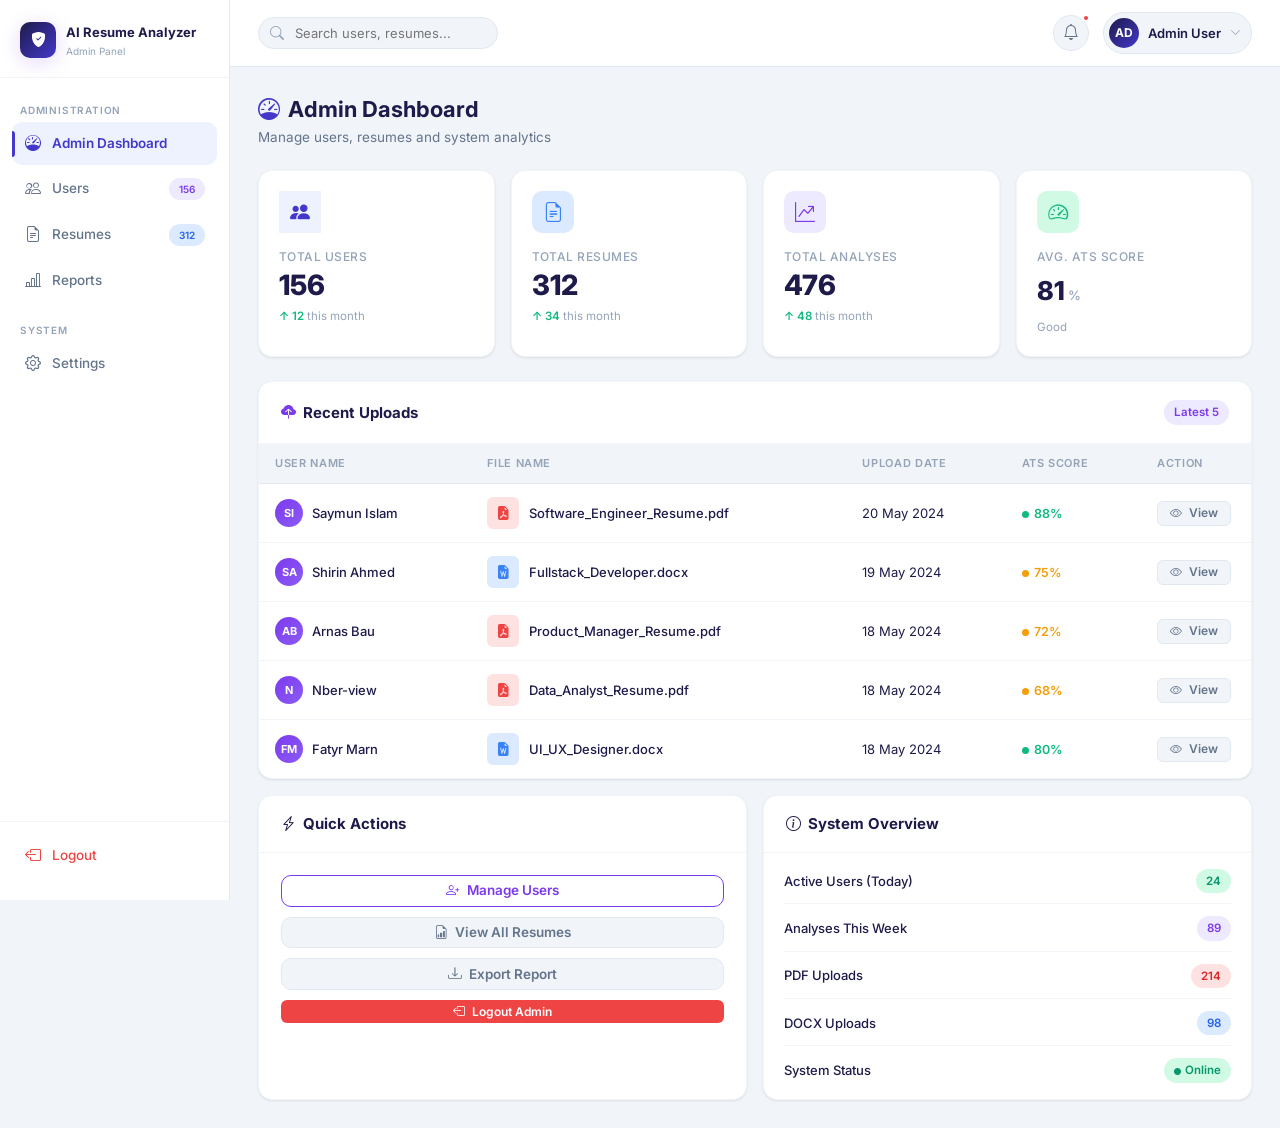
==== admin-dashboard.html @ 7320a1ac "Initial commit" ====
<!DOCTYPE html>
<html lang="en">
<head>
  <meta charset="UTF-8" />
  <meta name="viewport" content="width=device-width, initial-scale=1.0" />
  <title>Admin Dashboard — AI Resume Analyzer</title>
  <meta name="description" content="Admin dashboard to manage users, resumes, and system analytics for AI Resume Analyzer." />
  <link rel="stylesheet" href="https://cdn.jsdelivr.net/npm/bootstrap-icons@1.11.3/font/bootstrap-icons.min.css" />
  <link rel="stylesheet" href="css/style.css" />
  <style>
    /* Admin sidebar accent */
    .admin-sidebar .sidebar-brand-icon {
      background: linear-gradient(135deg, #1E1B4B, #4338CA) !important;
    }
    .admin-sidebar .nav-link.active,
    .admin-sidebar .nav-link:hover {
      background: #EEF2FF;
      color: #4338CA;
    }
    .admin-sidebar .nav-link.active::before {
      background: #4338CA;
    }
    .admin-sidebar .sidebar-footer .nav-link.logout-link:hover {
      background: #FEF2F2;
    }
  </style>
</head>
<body>

<!-- Sidebar Overlay (mobile) -->
<div class="sidebar-overlay" id="sidebarOverlay"></div>

<div class="app-wrapper">

  <!-- ═══════════ ADMIN SIDEBAR ═════════════════════ -->
  <aside class="sidebar admin-sidebar" id="sidebar">
    <div class="sidebar-logo">
      <div class="sidebar-brand">
        <div class="sidebar-brand-icon">
          <i class="bi bi-shield-fill-check" style="font-size:15px;"></i>
        </div>
        <div class="sidebar-brand-text">
          <div class="brand-title">AI Resume Analyzer</div>
          <div class="brand-sub">Admin Panel</div>
        </div>
      </div>
    </div>

    <nav class="sidebar-nav">
      <div class="nav-section-label">Administration</div>

      <div class="nav-item">
        <a href="admin-dashboard.html" class="nav-link active">
          <i class="bi bi-speedometer"></i> Admin Dashboard
        </a>
      </div>
      <div class="nav-item">
        <a href="#" class="nav-link" onclick="showToast('Users management coming after backend integration.','info');return false;">
          <i class="bi bi-people"></i> Users
          <span class="badge badge-purple" style="margin-left:auto;font-size:10px;">156</span>
        </a>
      </div>
      <div class="nav-item">
        <a href="#" class="nav-link" onclick="showToast('Resumes list coming after backend integration.','info');return false;">
          <i class="bi bi-file-earmark-text"></i> Resumes
          <span class="badge badge-info" style="margin-left:auto;font-size:10px;">312</span>
        </a>
      </div>
      <div class="nav-item">
        <a href="#" class="nav-link" onclick="showToast('Reports section coming after backend integration.','info');return false;">
          <i class="bi bi-bar-chart-line"></i> Reports
        </a>
      </div>

      <div class="nav-section-label" style="margin-top:10px;">System</div>
      <div class="nav-item">
        <a href="#" class="nav-link" onclick="showToast('Settings coming after backend integration.','info');return false;">
          <i class="bi bi-gear"></i> Settings
        </a>
      </div>
    </nav>

    <div class="sidebar-footer">
      <div class="nav-item">
        <a href="admin-login.html" class="nav-link logout-link">
          <i class="bi bi-box-arrow-left"></i> Logout
        </a>
      </div>
    </div>
  </aside>

  <!-- ═══════════ MAIN CONTENT ══════════════════════ -->
  <div class="main-content">

    <!-- Top Header -->
    <header class="top-header">
      <div class="header-left">
        <button class="sidebar-toggle" id="sidebarToggle"><i class="bi bi-list"></i></button>
        <div class="header-search">
          <i class="bi bi-search search-icon"></i>
          <input type="text" placeholder="Search users, resumes..." />
        </div>
      </div>
      <div class="header-right">
        <button class="header-icon-btn" onclick="showToast('3 new user registrations today.','info')">
          <i class="bi bi-bell"></i>
          <span class="notif-badge"></span>
        </button>
        <div class="user-profile-btn">
          <div class="avatar-placeholder admin">AD</div>
          <span class="user-name">Admin User</span>
          <i class="bi bi-chevron-down" style="font-size:11px;color:var(--text-muted);"></i>
        </div>
      </div>
    </header>

    <!-- Page Content -->
    <main class="page-content">

      <!-- Page Header -->
      <div class="section-header">
        <h2><i class="bi bi-speedometer" style="color:#4338CA;margin-right:8px;"></i>Admin Dashboard</h2>
        <p>Manage users, resumes and system analytics</p>
      </div>

      <!-- Admin Stats Cards -->
      <div class="stats-grid">

        <div class="stat-card">
          <div class="stat-card-icon" style="background:#EEF2FF;color:#4338CA;margin-bottom:10px;width:42px;height:42px;border-radius:var(--radius-md);display:flex;align-items:center;justify-content:center;font-size:20px;">
            <i class="bi bi-people-fill"></i>
          </div>
          <div class="stat-card-label">Total Users</div>
          <div class="stat-card-value">156</div>
          <div class="stat-card-meta"><span class="up">↑ 12</span> this month</div>
        </div>

        <div class="stat-card">
          <div class="stat-card-icon icon-blue">
            <i class="bi bi-file-earmark-text"></i>
          </div>
          <div class="stat-card-label">Total Resumes</div>
          <div class="stat-card-value">312</div>
          <div class="stat-card-meta"><span class="up">↑ 34</span> this month</div>
        </div>

        <div class="stat-card">
          <div class="stat-card-icon icon-purple">
            <i class="bi bi-graph-up-arrow"></i>
          </div>
          <div class="stat-card-label">Total Analyses</div>
          <div class="stat-card-value">476</div>
          <div class="stat-card-meta"><span class="up">↑ 48</span> this month</div>
        </div>

        <div class="stat-card">
          <div class="stat-card-icon icon-green">
            <i class="bi bi-speedometer2"></i>
          </div>
          <div class="stat-card-label">Avg. ATS Score</div>
          <div class="stat-score-display">
            <span class="score-num" style="color:var(--accent-green);">81</span>
            <span class="score-den">%</span>
          </div>
          <div class="stat-card-meta">Good</div>
        </div>

      </div>

      <!-- Admin Sections Row -->
      <div class="two-col" style="align-items:start;">

        <!-- Recent Uploads Table -->
        <div class="card" style="grid-column:1/-1;">
          <div class="card-header">
            <h3><i class="bi bi-cloud-upload-fill" style="color:var(--primary);margin-right:7px;"></i>Recent Uploads</h3>
            <span class="badge badge-purple">Latest 5</span>
          </div>
          <div style="overflow-x:auto;">
            <table class="custom-table">
              <thead>
                <tr>
                  <th>User Name</th>
                  <th>File Name</th>
                  <th>Upload Date</th>
                  <th>ATS Score</th>
                  <th class="action-col">Action</th>
                </tr>
              </thead>
              <tbody id="adminUploadsTbody">
                <!-- Populated by dashboard.js -->
              </tbody>
            </table>
          </div>
        </div>
      </div>

      <!-- Quick Admin Actions + Stats -->
      <div class="two-col" style="margin-top:16px;">

        <!-- Quick Actions -->
        <div class="card">
          <div class="card-header">
            <h3><i class="bi bi-lightning-charge" style="color:var(--accent-orange);margin-right:7px;"></i>Quick Actions</h3>
          </div>
          <div class="card-body">
            <div style="display:flex;flex-direction:column;gap:10px;">
              <button class="btn btn-outline" onclick="showToast('User management requires backend integration.','info')">
                <i class="bi bi-person-plus"></i> Manage Users
              </button>
              <button class="btn btn-ghost" onclick="showToast('Resume management requires backend integration.','info')">
                <i class="bi bi-file-earmark-bar-graph"></i> View All Resumes
              </button>
              <button class="btn btn-ghost" onclick="showToast('Report export requires backend integration.','info')">
                <i class="bi bi-download"></i> Export Report
              </button>
              <a href="admin-login.html" class="btn btn-danger btn-sm">
                <i class="bi bi-box-arrow-left"></i> Logout Admin
              </a>
            </div>
          </div>
        </div>

        <!-- System Info -->
        <div class="card">
          <div class="card-header">
            <h3><i class="bi bi-info-circle" style="color:var(--accent-blue);margin-right:7px;"></i>System Overview</h3>
          </div>
          <div class="card-body" style="padding:16px 20px;">
            <div style="display:flex;flex-direction:column;gap:12px;">

              <div style="display:flex;justify-content:space-between;align-items:center;padding-bottom:10px;border-bottom:1px solid var(--border-light);">
                <span style="font-size:13px;font-weight:500;">Active Users (Today)</span>
                <span class="badge badge-success">24</span>
              </div>
              <div style="display:flex;justify-content:space-between;align-items:center;padding-bottom:10px;border-bottom:1px solid var(--border-light);">
                <span style="font-size:13px;font-weight:500;">Analyses This Week</span>
                <span class="badge badge-purple">89</span>
              </div>
              <div style="display:flex;justify-content:space-between;align-items:center;padding-bottom:10px;border-bottom:1px solid var(--border-light);">
                <span style="font-size:13px;font-weight:500;">PDF Uploads</span>
                <span class="badge badge-danger">214</span>
              </div>
              <div style="display:flex;justify-content:space-between;align-items:center;padding-bottom:10px;border-bottom:1px solid var(--border-light);">
                <span style="font-size:13px;font-weight:500;">DOCX Uploads</span>
                <span class="badge badge-info">98</span>
              </div>
              <div style="display:flex;justify-content:space-between;align-items:center;">
                <span style="font-size:13px;font-weight:500;">System Status</span>
                <span class="badge badge-success"><i class="bi bi-circle-fill" style="font-size:7px;margin-right:4px;"></i>Online</span>
              </div>
            </div>
          </div>
        </div>
      </div>

    </main>
  </div>
</div>

<script src="js/main.js"></script>
<script src="js/dashboard.js"></script>
</body>
</html>
---- css/style.css ----
/* AI RESUME ANALYZER — style.css
   ─────────────────────────────────
   1.  Font & Variables
   2.  Reset & Base
   3.  Layout (Sidebar, Main)
   4.  Header
   5.  Page & Section
   6.  Stat Cards
   7.  Card Component
   8.  Table
   9.  Buttons
   10. Badges
   11. Score Ring
   12. Score Cards (Analysis)
   13. Upload Box
   14. Auth / Forms
   15. Home Page
   16. Analysis (Lists, Suggestions, Bars, Tabs)
   17. Filter Bar
   18. Welcome Banner
   19. Tips Card
   20. Toast
   21. Utilities
   22. Responsive
*/

/* ── 1. FONT & VARIABLES ─────────────────────── */
@import url('https://fonts.googleapis.com/css2?family=Inter:wght@300;400;500;600;700;800&display=swap');

:root {
  --primary:        #7C3AED;
  --primary-light:  #8B5CF6;
  --primary-dark:   #6D28D9;
  --primary-soft:   #EDE9FE;
  --primary-bg:     #F5F3FF;
  --green:          #10B981;
  --orange:         #F59E0B;
  --red:            #EF4444;
  --blue:           #3B82F6;
  --text:           #1E1B4B;
  --text-sub:       #64748B;
  --text-muted:     #94A3B8;
  --bg:             #F1F5F9;
  --bg-white:       #FFFFFF;
  --border:         #E2E8F0;
  --border-light:   #F1F5F9;
  --shadow-sm:      0 1px 3px rgba(0,0,0,.06), 0 1px 2px rgba(0,0,0,.04);
  --shadow-md:      0 4px 16px rgba(0,0,0,.08);
  --shadow-lg:      0 8px 32px rgba(0,0,0,.10);
  --shadow-purple:  0 4px 20px rgba(124,58,237,.20);
  --r-sm:           6px;
  --r-md:           10px;
  --r-lg:           14px;
  --r-xl:           18px;
  --r-full:         9999px;
  --sidebar-w:      230px;
  --t:              0.2s ease;
}

/* ── 2. RESET & BASE ─────────────────────────── */
*, *::before, *::after {
  box-sizing: border-box;
  margin: 0;
  padding: 0;
}
html {
  font-size: 15px;
  scroll-behavior: smooth;
}
body {
  font-family: 'Inter', sans-serif;
  background: var(--bg);
  color: var(--text);
  line-height: 1.6;
}
a { text-decoration: none; color: inherit; }
img { max-width: 100%; display: block; }
ul { list-style: none; }
button { cursor: pointer; }
h1, h2, h3, h4, h5, h6 {
  color: var(--text);
  font-weight: 700;
  line-height: 1.3;
}
::-webkit-scrollbar { width: 5px; }
::-webkit-scrollbar-track { background: transparent; }
::-webkit-scrollbar-thumb { background: var(--border); border-radius: 3px; }

/* ── 3. LAYOUT ───────────────────────────────── */
.app-wrapper {
  display: flex;
  min-height: 100vh;
}

/* Sidebar */
.sidebar {
  width: var(--sidebar-w);
  min-width: var(--sidebar-w);
  background: var(--bg-white);
  border-right: 1px solid var(--border);
  display: flex;
  flex-direction: column;
  position: fixed;
  top: 0;
  left: 0;
  height: 100vh;
  overflow-y: auto;
  z-index: 100;
  transition: transform var(--t);
}
.sidebar-logo {
  padding: 22px 20px 18px;
  border-bottom: 1px solid var(--border-light);
}
.sidebar-brand {
  display: flex;
  align-items: center;
  gap: 10px;
}
.sidebar-brand-icon {
  width: 36px;
  height: 36px;
  border-radius: var(--r-md);
  flex-shrink: 0;
  background: linear-gradient(135deg, var(--primary), var(--primary-light));
  display: flex;
  align-items: center;
  justify-content: center;
  color: #fff;
  font-size: 16px;
  font-weight: 800;
  box-shadow: var(--shadow-purple);
}
.sidebar-brand-text .brand-title {
  font-size: 13px;
  font-weight: 700;
}
.sidebar-brand-text .brand-sub {
  font-size: 10px;
  color: var(--text-muted);
}
.sidebar-nav {
  flex: 1;
  padding: 14px 12px;
}
.nav-section-label {
  font-size: 10px;
  font-weight: 600;
  color: var(--text-muted);
  letter-spacing: 0.08em;
  text-transform: uppercase;
  padding: 10px 8px 4px;
}
.nav-item { margin-bottom: 2px; }
.nav-link {
  display: flex;
  align-items: center;
  gap: 10px;
  padding: 9px 12px;
  border-radius: var(--r-md);
  font-size: 13.5px;
  font-weight: 500;
  color: var(--text-sub);
  transition: all var(--t);
  position: relative;
}
.nav-link i {
  font-size: 16px;
  width: 18px;
  text-align: center;
  flex-shrink: 0;
}
.nav-link:hover,
.nav-link.active {
  background: var(--primary-soft);
  color: var(--primary);
}
.nav-link.active { font-weight: 600; }
.nav-link.active::before {
  content: '';
  position: absolute;
  left: 0;
  top: 50%;
  transform: translateY(-50%);
  height: 60%;
  width: 3px;
  background: var(--primary);
  border-radius: 0 3px 3px 0;
}
.nav-link.logout-link { color: var(--red); }
.nav-link.logout-link:hover { background: #FEF2F2; color: var(--red); }
.sidebar-footer {
  padding: 12px 12px 20px;
  border-top: 1px solid var(--border-light);
}

/* Mobile Overlay */
.sidebar-overlay {
  display: none;
  position: fixed;
  inset: 0;
  background: rgba(0,0,0,.4);
  z-index: 150;
}
.sidebar-overlay.active { display: block; }

/* Main Content */
.main-content {
  flex: 1;
  margin-left: var(--sidebar-w);
  min-height: 100vh;
  display: flex;
  flex-direction: column;
}

/* ── 4. HEADER ───────────────────────────────── */
.top-header {
  background: var(--bg-white);
  border-bottom: 1px solid var(--border);
  padding: 12px 28px;
  display: flex;
  align-items: center;
  justify-content: space-between;
  position: sticky;
  top: 0;
  z-index: 50;
}
.header-left { display: flex; align-items: center; gap: 12px; }
.header-right { display: flex; align-items: center; gap: 14px; }
.sidebar-toggle {
  display: none;
  background: none;
  border: none;
  font-size: 20px;
  color: var(--text-sub);
  padding: 4px;
}
.header-search { position: relative; }
.header-search input {
  background: var(--bg);
  border: 1px solid var(--border);
  border-radius: var(--r-full);
  padding: 7px 16px 7px 36px;
  font-size: 13px;
  width: 240px;
  outline: none;
  font-family: inherit;
  transition: border-color var(--t);
}
.header-search input:focus { border-color: var(--primary-light); }
.header-search .search-icon {
  position: absolute;
  left: 12px;
  top: 50%;
  transform: translateY(-50%);
  color: var(--text-muted);
  font-size: 14px;
}
.header-icon-btn {
  width: 36px;
  height: 36px;
  background: var(--bg);
  border: 1px solid var(--border);
  border-radius: var(--r-full);
  display: flex;
  align-items: center;
  justify-content: center;
  font-size: 16px;
  color: var(--text-sub);
  cursor: pointer;
  position: relative;
  transition: all var(--t);
}
.header-icon-btn:hover {
  background: var(--primary-soft);
  border-color: var(--primary-light);
  color: var(--primary);
}
.notif-badge {
  position: absolute;
  top: -2px;
  right: -2px;
  width: 8px;
  height: 8px;
  background: var(--red);
  border-radius: 50%;
  border: 2px solid white;
}
.user-profile-btn {
  display: flex;
  align-items: center;
  gap: 9px;
  padding: 5px 10px 5px 5px;
  background: var(--bg);
  border: 1px solid var(--border);
  border-radius: var(--r-full);
  cursor: pointer;
  transition: all var(--t);
}
.user-profile-btn:hover {
  border-color: var(--primary-light);
  background: var(--primary-soft);
}
.user-name { font-size: 13px; font-weight: 600; }
.avatar {
  width: 30px;
  height: 30px;
  border-radius: 50%;
  object-fit: cover;
  flex-shrink: 0;
}
.avatar-placeholder {
  width: 30px;
  height: 30px;
  border-radius: 50%;
  flex-shrink: 0;
  background: linear-gradient(135deg, var(--primary), var(--primary-light));
  display: flex;
  align-items: center;
  justify-content: center;
  color: white;
  font-weight: 700;
  font-size: 12px;
}
.avatar-placeholder.admin {
  background: linear-gradient(135deg, #1E1B4B, #4338CA);
}

/* ── 5. PAGE & SECTION ───────────────────────── */
.page-content { flex: 1; padding: 28px; }
.section-header { margin-bottom: 22px; }
.section-header h2 { font-size: 22px; font-weight: 700; }
.section-header p { font-size: 13.5px; color: var(--text-sub); margin-top: 3px; }
.view-all-link {
  font-size: 12.5px;
  font-weight: 600;
  color: var(--primary);
  transition: color var(--t);
}
.view-all-link:hover { color: var(--primary-dark); }

/* ── 6. STAT CARDS ───────────────────────────── */
.stats-grid {
  display: grid;
  grid-template-columns: repeat(4, 1fr);
  gap: 16px;
  margin-bottom: 24px;
}
.stat-card {
  background: var(--bg-white);
  border-radius: var(--r-lg);
  padding: 20px;
  box-shadow: var(--shadow-sm);
  border: 1px solid var(--border-light);
  display: flex;
  flex-direction: column;
  gap: 4px;
  transition: box-shadow var(--t);
}
.stat-card:hover { box-shadow: var(--shadow-md); }
.stat-card-icon {
  width: 42px;
  height: 42px;
  border-radius: var(--r-md);
  display: flex;
  align-items: center;
  justify-content: center;
  font-size: 20px;
  margin-bottom: 10px;
}
.icon-purple { background: #EDE9FE; color: var(--primary); }
.icon-green  { background: #D1FAE5; color: var(--green);   }
.icon-orange { background: #FEF3C7; color: var(--orange);  }
.icon-blue   { background: #DBEAFE; color: var(--blue);    }
.icon-red    { background: #FEE2E2; color: var(--red);     }
.stat-card-label {
  font-size: 12px;
  font-weight: 500;
  color: var(--text-muted);
  text-transform: uppercase;
  letter-spacing: 0.04em;
}
.stat-card-value { font-size: 28px; font-weight: 800; line-height: 1.1; }
.stat-card-meta { font-size: 11.5px; color: var(--text-muted); margin-top: 2px; }
.stat-card-meta .up   { color: var(--green);  font-weight: 600; }
.stat-card-meta .down { color: var(--red);    font-weight: 600; }
.stat-score-display { display: flex; align-items: baseline; gap: 3px; }
.stat-score-display .score-num { font-size: 26px; font-weight: 800; }
.stat-score-display .score-den { font-size: 13px; color: var(--text-muted); font-weight: 500; }

/* ── 7. CARD COMPONENT ───────────────────────── */
.card {
  background: var(--bg-white);
  border-radius: var(--r-lg);
  box-shadow: var(--shadow-sm);
  border: 1px solid var(--border-light);
  overflow: hidden;
}
.card-header {
  padding: 18px 22px;
  border-bottom: 1px solid var(--border-light);
  display: flex;
  align-items: center;
  justify-content: space-between;
}
.card-header h3 { font-size: 15px; font-weight: 700; }
.card-body { padding: 22px; }
.two-col   { display: grid; grid-template-columns: 1fr 1fr;     gap: 16px; }
.three-col { display: grid; grid-template-columns: 1fr 1fr 1fr; gap: 16px; }

/* ── 8. TABLE ────────────────────────────────── */
.custom-table { width: 100%; border-collapse: collapse; font-size: 13.5px; }
.custom-table thead tr { background: var(--bg); }
.custom-table thead th {
  padding: 11px 16px;
  text-align: left;
  font-size: 11px;
  font-weight: 600;
  color: var(--text-muted);
  text-transform: uppercase;
  letter-spacing: 0.06em;
  border-bottom: 1px solid var(--border);
}
.custom-table tbody tr {
  border-bottom: 1px solid var(--border-light);
  transition: background var(--t);
}
.custom-table tbody tr:last-child { border-bottom: none; }
.custom-table tbody tr:hover { background: #FAFBFF; }
.custom-table td { padding: 13px 16px; vertical-align: middle; }
.action-col { width: 110px; }
.file-name-cell { display: flex; align-items: center; gap: 10px; }
.file-icon {
  width: 32px;
  height: 32px;
  border-radius: var(--r-sm);
  display: flex;
  align-items: center;
  justify-content: center;
  font-size: 14px;
  flex-shrink: 0;
}
.file-icon.pdf  { background: #FEE2E2; color: var(--red);  }
.file-icon.docx { background: #DBEAFE; color: var(--blue); }
.file-name-text { font-weight: 500; font-size: 13px; }
.score-pill { display: inline-flex; align-items: center; gap: 5px; font-weight: 600; font-size: 12.5px; }
.score-pill .score-dot { width: 7px; height: 7px; border-radius: 50%; }
.score-high   { color: var(--green);  } .score-high   .score-dot { background: var(--green);  }
.score-medium { color: var(--orange); } .score-medium .score-dot { background: var(--orange); }
.score-low    { color: var(--red);    } .score-low    .score-dot { background: var(--red);    }

/* ── 9. BUTTONS ──────────────────────────────── */
.btn {
  display: inline-flex;
  align-items: center;
  justify-content: center;
  gap: 7px;
  padding: 8px 18px;
  border-radius: var(--r-md);
  font-size: 13.5px;
  font-weight: 600;
  font-family: inherit;
  border: none;
  cursor: pointer;
  white-space: nowrap;
  line-height: 1;
  transition: all var(--t);
}
.btn-sm   { padding: 5px 12px;  font-size: 12px; border-radius: var(--r-sm); }
.btn-lg   { padding: 12px 28px; font-size: 15px; border-radius: var(--r-lg); }
.btn-full { width: 100%; }
.btn-primary {
  background: linear-gradient(135deg, var(--primary), var(--primary-light));
  color: white;
  box-shadow: var(--shadow-purple);
}
.btn-primary:hover {
  background: linear-gradient(135deg, var(--primary-dark), var(--primary));
  box-shadow: 0 6px 24px rgba(124,58,237,.35);
  transform: translateY(-1px);
}
.btn-primary:disabled { opacity: .5; cursor: not-allowed; transform: none; }
.btn-outline { background: transparent; color: var(--primary); border: 1.5px solid var(--primary); }
.btn-outline:hover { background: var(--primary-soft); }
.btn-ghost  { background: var(--bg); color: var(--text-sub); border: 1px solid var(--border); }
.btn-ghost:hover  { background: var(--border); color: var(--text); }
.btn-danger { background: var(--red); color: white; }
.btn-white  { background: white; color: var(--primary); font-weight: 700; }
.btn-white:hover { background: #F5F3FF; box-shadow: 0 4px 16px rgba(0,0,0,.2); }

/* ── 10. BADGES ──────────────────────────────── */
.badge {
  display: inline-block;
  padding: 3px 10px;
  border-radius: var(--r-full);
  font-size: 11.5px;
  font-weight: 600;
}
.badge-success { background: #D1FAE5; color: #059669; }
.badge-warning { background: #FEF3C7; color: #D97706; }
.badge-danger  { background: #FEE2E2; color: #DC2626; }
.badge-purple  { background: var(--primary-soft); color: var(--primary); }
.badge-info    { background: #DBEAFE; color: #2563EB; }

/* ── 11. SCORE RING (SVG) ────────────────────── */
.score-ring-wrapper { position: relative; width: 80px; height: 80px; }
.score-ring-svg { transform: rotate(-90deg); width: 80px; height: 80px; }
.score-ring-track { fill: none; stroke: var(--border); stroke-width: 7; }
.score-ring-fill {
  fill: none;
  stroke-width: 7;
  stroke-linecap: round;
  transition: stroke-dashoffset 1.2s cubic-bezier(.36,.07,.19,.97);
}
.score-ring-fill.purple { stroke: var(--primary); }
.score-ring-fill.green  { stroke: var(--green);   }
.score-ring-fill.orange { stroke: var(--orange);  }
.score-ring-fill.blue   { stroke: var(--blue);    }
.score-ring-text {
  position: absolute;
  top: 50%;
  left: 50%;
  transform: translate(-50%, -50%);
  text-align: center;
}
.score-ring-text .ring-num { font-size: 17px; font-weight: 800; line-height: 1; }
.score-ring-text .ring-den { font-size: 9px; color: var(--text-muted); font-weight: 500; }

/* ── 12. SCORE CARDS (Analysis Page) ────────── */
.score-cards-grid {
  display: grid;
  grid-template-columns: repeat(4, 1fr);
  gap: 16px;
  margin-bottom: 24px;
}
.score-card {
  background: var(--bg-white);
  border-radius: var(--r-lg);
  padding: 22px;
  border: 1px solid var(--border-light);
  box-shadow: var(--shadow-sm);
  display: flex;
  flex-direction: column;
  align-items: center;
  gap: 10px;
  text-align: center;
}
.score-card-title {
  font-size: 12px;
  font-weight: 600;
  color: var(--text-muted);
  text-transform: uppercase;
  letter-spacing: 0.06em;
}
.score-card-rating { font-size: 11px; font-weight: 600; padding: 2px 8px; border-radius: var(--r-full); }
.rating-good      { background: #D1FAE5; color: #059669; }
.rating-avg       { background: #FEF3C7; color: #D97706; }
.rating-poor      { background: #FEE2E2; color: #DC2626; }
.rating-excellent { background: var(--primary-soft); color: var(--primary); }

/* ── 13. UPLOAD BOX ──────────────────────────── */
.upload-box {
  border: 2px dashed var(--border);
  border-radius: var(--r-xl);
  padding: 50px 30px;
  text-align: center;
  cursor: pointer;
  background: var(--bg-white);
  position: relative;
  transition: all var(--t);
}
.upload-box:hover,
.upload-box.drag-over {
  border-color: var(--primary);
  background: var(--primary-bg);
}
.upload-box.drag-over { box-shadow: 0 0 0 4px rgba(124,58,237,.1); }
.upload-icon {
  width: 72px;
  height: 72px;
  border-radius: 50%;
  background: linear-gradient(135deg, var(--primary-soft), var(--primary-bg));
  display: flex;
  align-items: center;
  justify-content: center;
  font-size: 32px;
  color: var(--primary);
  margin: 0 auto 18px;
}
.upload-heading { font-size: 16px; font-weight: 700; margin-bottom: 6px; }
.upload-sub { font-size: 13px; color: var(--text-muted); margin-bottom: 20px; }
.upload-divider {
  display: flex;
  align-items: center;
  gap: 12px;
  margin: 16px 0;
  color: var(--text-muted);
  font-size: 12px;
}
.upload-divider::before,
.upload-divider::after { content: ''; flex: 1; height: 1px; background: var(--border); }
.upload-meta {
  display: flex;
  align-items: center;
  justify-content: center;
  gap: 18px;
  margin-top: 16px;
  font-size: 12px;
  color: var(--text-muted);
}
.upload-meta span { display: flex; align-items: center; gap: 5px; }
.file-selected-box {
  background: var(--bg-white);
  border: 1.5px solid var(--border);
  border-radius: var(--r-lg);
  padding: 16px 20px;
  display: flex;
  align-items: center;
  gap: 14px;
  margin-top: 16px;
}
.file-selected-icon {
  width: 44px;
  height: 44px;
  border-radius: var(--r-md);
  display: flex;
  align-items: center;
  justify-content: center;
  font-size: 20px;
  flex-shrink: 0;
}
.file-selected-info { flex: 1; }
.file-selected-name { font-weight: 600; font-size: 13.5px; }
.file-selected-size { font-size: 12px; color: var(--text-muted); }
.progress-bar-wrapper {
  width: 100%;
  height: 5px;
  background: var(--border);
  border-radius: var(--r-full);
  overflow: hidden;
  margin-top: 8px;
}
.progress-bar-fill {
  height: 100%;
  background: linear-gradient(90deg, var(--primary), var(--primary-light));
  border-radius: var(--r-full);
  transition: width .4s ease;
}

/* ── 14. AUTH & FORMS ────────────────────────── */
.auth-page {
  min-height: 100vh;
  background: linear-gradient(135deg, var(--primary-bg) 0%, #fff 60%, var(--primary-soft) 100%);
  display: flex;
  align-items: center;
  justify-content: center;
  padding: 24px;
}
.auth-card {
  background: var(--bg-white);
  border-radius: var(--r-xl);
  box-shadow: var(--shadow-lg);
  padding: 40px;
  width: 100%;
  max-width: 420px;
}
.auth-logo { display: flex; align-items: center; gap: 10px; margin-bottom: 28px; }
.auth-logo-icon {
  width: 40px;
  height: 40px;
  border-radius: var(--r-md);
  background: linear-gradient(135deg, var(--primary), var(--primary-light));
  display: flex;
  align-items: center;
  justify-content: center;
  color: white;
  font-size: 18px;
  font-weight: 800;
  box-shadow: var(--shadow-purple);
}
.auth-logo-text .brand-title { font-size: 13.5px; font-weight: 700; }
.auth-logo-text .brand-sub   { font-size: 10px; color: var(--text-muted); }
.auth-heading { font-size: 22px; font-weight: 800; margin-bottom: 4px; }
.auth-sub     { font-size: 13px; color: var(--text-sub); margin-bottom: 26px; }
.auth-footer  { text-align: center; margin-top: 20px; font-size: 13px; color: var(--text-sub); }
.auth-link    { color: var(--primary); font-weight: 600; transition: color var(--t); }
.auth-link:hover { color: var(--primary-dark); }
.auth-divider {
  position: relative;
  text-align: center;
  margin: 18px 0;
  font-size: 12px;
  color: var(--text-muted);
}
.auth-divider::before {
  content: '';
  position: absolute;
  top: 50%;
  left: 0;
  right: 0;
  height: 1px;
  background: var(--border);
}
.auth-divider span { background: white; padding: 0 10px; position: relative; }
.form-group   { margin-bottom: 16px; }
.form-label   { display: block; font-size: 12.5px; font-weight: 600; color: var(--text-sub); margin-bottom: 6px; letter-spacing: .02em; }
.form-control {
  width: 100%;
  padding: 10px 14px;
  border: 1.5px solid var(--border);
  border-radius: var(--r-md);
  font-size: 13.5px;
  font-family: inherit;
  color: var(--text);
  background: var(--bg-white);
  outline: none;
  transition: border-color var(--t), box-shadow var(--t);
}
.form-control:focus { border-color: var(--primary-light); box-shadow: 0 0 0 3px rgba(139,92,246,.12); }
.form-control.is-invalid { border-color: var(--red); }
.input-wrapper { position: relative; }
.input-icon {
  position: absolute;
  left: 12px;
  top: 50%;
  transform: translateY(-50%);
  color: var(--text-muted);
  font-size: 15px;
}
.input-wrapper .form-control { padding-left: 38px; }
.input-toggle {
  position: absolute;
  right: 12px;
  top: 50%;
  transform: translateY(-50%);
  color: var(--text-muted);
  cursor: pointer;
  font-size: 15px;
}
.invalid-feedback { font-size: 11.5px; color: var(--red); margin-top: 4px; display: none; }
.is-invalid + .invalid-feedback,
.is-invalid ~ .invalid-feedback { display: block; }
.form-check { display: flex; align-items: center; gap: 8px; font-size: 13px; color: var(--text-sub); }
.form-check-input { width: 15px; height: 15px; accent-color: var(--primary); cursor: pointer; flex-shrink: 0; }

/* ── 15. HOME PAGE ───────────────────────────── */
.home-nav {
  background: var(--bg-white);
  padding: 14px 48px;
  display: flex;
  align-items: center;
  justify-content: space-between;
  box-shadow: var(--shadow-sm);
  position: sticky;
  top: 0;
  z-index: 100;
  border-bottom: 1px solid var(--border);
}
.home-nav-links { display: flex; align-items: center; gap: 28px; }
.home-nav-links a { font-size: 13.5px; font-weight: 500; color: var(--text-sub); transition: color var(--t); }
.home-nav-links a:hover { color: var(--primary); }
.hero-section {
  background: linear-gradient(135deg, #F5F3FF 0%, #EDE9FE 40%, #DBEAFE 100%);
  padding: 90px 48px 80px;
  text-align: center;
  position: relative;
  overflow: hidden;
}
.hero-section::before {
  content: '';
  position: absolute;
  width: 600px;
  height: 600px;
  border-radius: 50%;
  background: radial-gradient(circle, rgba(124,58,237,.08) 0%, transparent 70%);
  top: -200px;
  left: 50%;
  transform: translateX(-50%);
}
.hero-badge {
  display: inline-flex;
  align-items: center;
  gap: 6px;
  background: var(--primary-soft);
  color: var(--primary);
  border-radius: var(--r-full);
  padding: 6px 16px;
  font-size: 12.5px;
  font-weight: 600;
  margin-bottom: 20px;
}
.hero-title { font-size: 52px; font-weight: 800; line-height: 1.15; margin-bottom: 18px; position: relative; }
.hero-title .highlight {
  background: linear-gradient(135deg, var(--primary), var(--primary-light));
  -webkit-background-clip: text;
  -webkit-text-fill-color: transparent;
  background-clip: text;
}
.hero-desc { font-size: 17px; color: var(--text-sub); max-width: 580px; margin: 0 auto 34px; line-height: 1.7; }
.hero-buttons { display: flex; gap: 14px; justify-content: center; flex-wrap: wrap; }
.features-section { padding: 80px 48px; background: var(--bg-white); }
.features-section h2 { text-align: center; font-size: 34px; margin-bottom: 10px; }
.features-section .section-desc { text-align: center; color: var(--text-sub); font-size: 15px; margin-bottom: 50px; }
.features-grid { display: grid; grid-template-columns: repeat(3,1fr); gap: 22px; max-width: 1000px; margin: 0 auto; }
.feature-card {
  background: var(--bg);
  border-radius: var(--r-lg);
  padding: 28px 24px;
  text-align: center;
  border: 1px solid var(--border-light);
  transition: box-shadow var(--t), transform var(--t);
}
.feature-card:hover { box-shadow: var(--shadow-md); transform: translateY(-3px); }
.feature-icon { width: 58px; height: 58px; border-radius: var(--r-lg); display: flex; align-items: center; justify-content: center; font-size: 26px; margin: 0 auto 16px; }
.feature-card h3 { font-size: 15px; font-weight: 700; margin-bottom: 8px; }
.feature-card p  { font-size: 13px; color: var(--text-sub); line-height: 1.6; }
.how-section { padding: 80px 48px; background: var(--primary-bg); }
.how-grid { display: grid; grid-template-columns: repeat(3,1fr); gap: 30px; max-width: 900px; margin: 48px auto 0; }
.how-step { text-align: center; }
.step-number {
  width: 50px;
  height: 50px;
  border-radius: 50%;
  background: linear-gradient(135deg, var(--primary), var(--primary-light));
  color: white;
  font-weight: 800;
  font-size: 20px;
  display: flex;
  align-items: center;
  justify-content: center;
  margin: 0 auto 14px;
  box-shadow: var(--shadow-purple);
}
.how-step h3 { font-size: 15px; font-weight: 700; margin-bottom: 6px; }
.how-step p  { font-size: 13px; color: var(--text-sub); }
.cta-section {
  padding: 80px 48px;
  background: linear-gradient(135deg, var(--primary-dark), var(--primary), var(--primary-light));
  text-align: center;
  color: white;
}
.cta-section h2 { color: white; font-size: 34px; margin-bottom: 12px; }
.cta-section p  { font-size: 16px; opacity: .85; margin-bottom: 30px; }
.footer { background: var(--text); color: rgba(255,255,255,.7); padding: 40px 48px 24px; }
.footer-top {
  display: grid;
  grid-template-columns: 2fr 1fr 1fr 1fr;
  gap: 40px;
  padding-bottom: 30px;
  border-bottom: 1px solid rgba(255,255,255,.1);
}
.footer-brand .brand-title { color: white; font-size: 14px; font-weight: 700; }
.footer-brand p  { font-size: 12.5px; margin-top: 8px; line-height: 1.6; }
.footer-col h4   { color: white; font-size: 13px; font-weight: 600; margin-bottom: 12px; }
.footer-col li   { margin-bottom: 8px; }
.footer-col a    { font-size: 12.5px; color: rgba(255,255,255,.65); transition: color var(--t); }
.footer-col a:hover { color: white; }
.footer-bottom { display: flex; align-items: center; justify-content: space-between; padding-top: 20px; font-size: 12px; }

/* ── 16. ANALYSIS ────────────────────────────── */
.strengths-list li,
.improve-list li {
  display: flex;
  align-items: flex-start;
  gap: 9px;
  padding: 8px 0;
  font-size: 13.5px;
  border-bottom: 1px solid var(--border-light);
}
.strengths-list li:last-child,
.improve-list li:last-child { border-bottom: none; }
.list-icon {
  width: 18px;
  height: 18px;
  border-radius: 50%;
  display: flex;
  align-items: center;
  justify-content: center;
  font-size: 9px;
  flex-shrink: 0;
  margin-top: 1px;
}
.list-icon.green  { background: #D1FAE5; color: var(--green);  }
.list-icon.orange { background: #FEF3C7; color: var(--orange); }
.ai-suggestion-card {
  background: linear-gradient(135deg, var(--primary-bg), #EDE9FE);
  border-radius: var(--r-lg);
  padding: 22px;
  border: 1px solid #DDD6FE;
}
.suggestion-item {
  background: white;
  border-radius: var(--r-md);
  padding: 14px 16px;
  margin-bottom: 10px;
  display: flex;
  align-items: flex-start;
  gap: 12px;
  border: 1px solid var(--border-light);
  transition: box-shadow var(--t);
}
.suggestion-item:last-child { margin-bottom: 0; }
.suggestion-item:hover { box-shadow: var(--shadow-sm); }
.suggestion-item-icon {
  width: 34px;
  height: 34px;
  border-radius: var(--r-sm);
  background: var(--primary-soft);
  color: var(--primary);
  display: flex;
  align-items: center;
  justify-content: center;
  font-size: 15px;
  flex-shrink: 0;
}
.suggestion-item-text h4 { font-size: 13px; font-weight: 700; margin-bottom: 2px; }
.suggestion-item-text p  { font-size: 12px; color: var(--text-sub); line-height: 1.5; }
.suggestion-priority {
  margin-left: auto;
  padding: 2px 10px;
  border-radius: var(--r-full);
  font-size: 10.5px;
  font-weight: 600;
  white-space: nowrap;
  flex-shrink: 0;
  align-self: flex-start;
  margin-top: 2px;
}
.priority-high   { background: #FEE2E2; color: var(--red);    }
.priority-medium { background: #FEF3C7; color: var(--orange); }
.priority-low    { background: #D1FAE5; color: var(--green);  }
.skill-bar-item  { margin-bottom: 10px; }
.skill-bar-label { display: flex; justify-content: space-between; font-size: 12.5px; font-weight: 500; margin-bottom: 5px; }
.skill-bar-track { height: 6px; background: var(--border); border-radius: var(--r-full); overflow: hidden; }
.skill-bar-fill  { height: 100%; border-radius: var(--r-full); background: linear-gradient(90deg, var(--primary), var(--primary-light)); transition: width 1s ease; }
.kw-match-bar    { height: 8px; background: var(--border); border-radius: var(--r-full); overflow: hidden; margin-top: 6px; }
.kw-match-fill   { height: 100%; border-radius: var(--r-full); background: linear-gradient(90deg, var(--green), #34D399); }
.skill-tag { display: inline-block; padding: 4px 12px; border-radius: var(--r-full); font-size: 12px; font-weight: 600; margin: 3px; }
.skill-tag.matched { background: #D1FAE5; color: #059669; }
.skill-tag.missing { background: #FEE2E2; color: #DC2626; }
.skill-tag.partial { background: #FEF3C7; color: #D97706; }
.skill-tag.default { background: var(--bg); color: var(--text-sub); border: 1px solid var(--border); }
.tab-nav { display: flex; border-bottom: 2px solid var(--border); margin-bottom: 20px; }
.tab-btn {
  padding: 9px 18px;
  font-size: 13px;
  font-weight: 500;
  color: var(--text-sub);
  background: none;
  border: none;
  cursor: pointer;
  border-bottom: 2px solid transparent;
  margin-bottom: -2px;
  transition: all var(--t);
}
.tab-btn:hover,
.tab-btn.active { color: var(--primary); }
.tab-btn.active { border-bottom-color: var(--primary); font-weight: 600; }
.tab-panel        { display: none; }
.tab-panel.active { display: block; }
.back-btn {
  display: inline-flex;
  align-items: center;
  gap: 6px;
  font-size: 13px;
  font-weight: 600;
  color: var(--text-sub);
  background: none;
  border: none;
  cursor: pointer;
  padding: 0;
  transition: color var(--t);
}
.back-btn:hover { color: var(--primary); }

/* ── 17. FILTER BAR ──────────────────────────── */
.filter-bar { display: flex; align-items: center; gap: 10px; margin-bottom: 18px; flex-wrap: wrap; }
.search-input-wrapper { position: relative; flex: 1; min-width: 200px; }
.search-input-wrapper input {
  width: 100%;
  padding: 8px 14px 8px 36px;
  border: 1.5px solid var(--border);
  border-radius: var(--r-md);
  font-size: 13px;
  font-family: inherit;
  outline: none;
  transition: border-color var(--t);
}
.search-input-wrapper input:focus { border-color: var(--primary-light); }
.search-input-wrapper .search-icon {
  position: absolute;
  left: 11px;
  top: 50%;
  transform: translateY(-50%);
  color: var(--text-muted);
  font-size: 14px;
}
.filter-select {
  padding: 8px 14px;
  border: 1.5px solid var(--border);
  border-radius: var(--r-md);
  font-size: 13px;
  font-family: inherit;
  background: white;
  color: var(--text-sub);
  outline: none;
  cursor: pointer;
}

/* ── 18. WELCOME BANNER ──────────────────────── */
.welcome-banner {
  background: linear-gradient(135deg, var(--primary), var(--primary-light));
  border-radius: var(--r-xl);
  padding: 26px 30px;
  color: white;
  margin-bottom: 24px;
  display: flex;
  align-items: center;
  justify-content: space-between;
  overflow: hidden;
  position: relative;
}
.welcome-banner::after {
  content: '';
  position: absolute;
  right: -40px;
  top: -40px;
  width: 180px;
  height: 180px;
  border-radius: 50%;
  background: rgba(255,255,255,.08);
}
.welcome-banner::before {
  content: '';
  position: absolute;
  right: 60px;
  bottom: -60px;
  width: 200px;
  height: 200px;
  border-radius: 50%;
  background: rgba(255,255,255,.05);
}
.welcome-title { font-size: 22px; font-weight: 800; color: white; margin-bottom: 4px; }
.welcome-sub   { font-size: 13.5px; color: rgba(255,255,255,.9); }

/* ── 19. TIPS CARD ───────────────────────────── */
.tips-card { background: var(--bg-white); border-radius: var(--r-lg); border: 1px solid var(--border-light); box-shadow: var(--shadow-sm); padding: 22px; }
.tips-card h3 { font-size: 14px; font-weight: 700; margin-bottom: 14px; }
.tip-item { display: flex; align-items: flex-start; gap: 10px; padding: 8px 0; border-bottom: 1px solid var(--border-light); font-size: 13px; color: var(--text-sub); }
.tip-item:last-child { border-bottom: none; }
.tip-item i { color: var(--green); font-size: 14px; margin-top: 1px; flex-shrink: 0; }

/* ── 20. TOAST ───────────────────────────────── */
.toast-container { position: fixed; bottom: 24px; right: 24px; z-index: 9999; display: flex; flex-direction: column; gap: 10px; }
.toast {
  background: white;
  border-radius: var(--r-md);
  box-shadow: var(--shadow-lg);
  padding: 14px 18px;
  display: flex;
  align-items: center;
  gap: 12px;
  font-size: 13.5px;
  max-width: 340px;
  animation: slideInToast .3s ease;
  border-left: 4px solid var(--primary);
}
.toast.success { border-color: var(--green); }
.toast.error   { border-color: var(--red);   }
@keyframes slideInToast {
  from { opacity: 0; transform: translateX(40px); }
  to   { opacity: 1; transform: translateX(0); }
}

/* ── 21. UTILITIES ───────────────────────────── */
.empty-state   { text-align: center; padding: 50px 20px; color: var(--text-muted); }
.empty-state i { font-size: 48px; margin-bottom: 14px; opacity: .4; }
.text-primary  { color: var(--primary); }
.text-sub      { color: var(--text-sub); }
.text-muted    { color: var(--text-muted); }
/* Admin sidebar override */
.admin-sidebar .sidebar-brand-icon                    { background: linear-gradient(135deg, #1E1B4B, #4338CA) !important; }
.admin-sidebar .nav-link:hover,
.admin-sidebar .nav-link.active                       { background: #EEF2FF; color: #4338CA; }
.admin-sidebar .nav-link.active::before               { background: #4338CA; }

/* ── 22. RESPONSIVE ──────────────────────────── */
@media (max-width: 1200px) {
  .stats-grid,
  .score-cards-grid   { grid-template-columns: repeat(2,1fr); }
  .features-grid      { grid-template-columns: repeat(2,1fr); }
  .footer-top         { grid-template-columns: 1fr 1fr; }
}
@media (max-width: 992px) {
  .sidebar            { transform: translateX(-100%); z-index: 200; }
  .sidebar.open       { transform: translateX(0); box-shadow: var(--shadow-lg); }
  .main-content       { margin-left: 0; }
  .sidebar-toggle     { display: flex; }
  .header-search      { display: none; }
  .two-col,
  .three-col,
  .how-grid           { grid-template-columns: 1fr; }
  .hero-title         { font-size: 36px; }
  .hero-section       { padding: 60px 24px 50px; }
  .features-section,
  .how-section,
  .cta-section        { padding: 50px 24px; }
  .footer             { padding: 40px 24px 24px; }
  .home-nav           { padding: 14px 24px; }
  .home-nav-links     { display: none; }
}
@media (max-width: 768px) {
  .stats-grid,
  .score-cards-grid   { grid-template-columns: 1fr 1fr; }
  .features-grid,
  .footer-top         { grid-template-columns: 1fr; }
  .page-content       { padding: 20px 16px; }
  .hero-title         { font-size: 28px; }
  .auth-card          { padding: 28px 22px; }
}
@media (max-width: 576px) {
  .stats-grid,
  .score-cards-grid   { grid-template-columns: 1fr; }
  .hero-buttons,
  .filter-bar         { flex-direction: column; align-items: center; }
  .filter-bar         { align-items: stretch; }
}
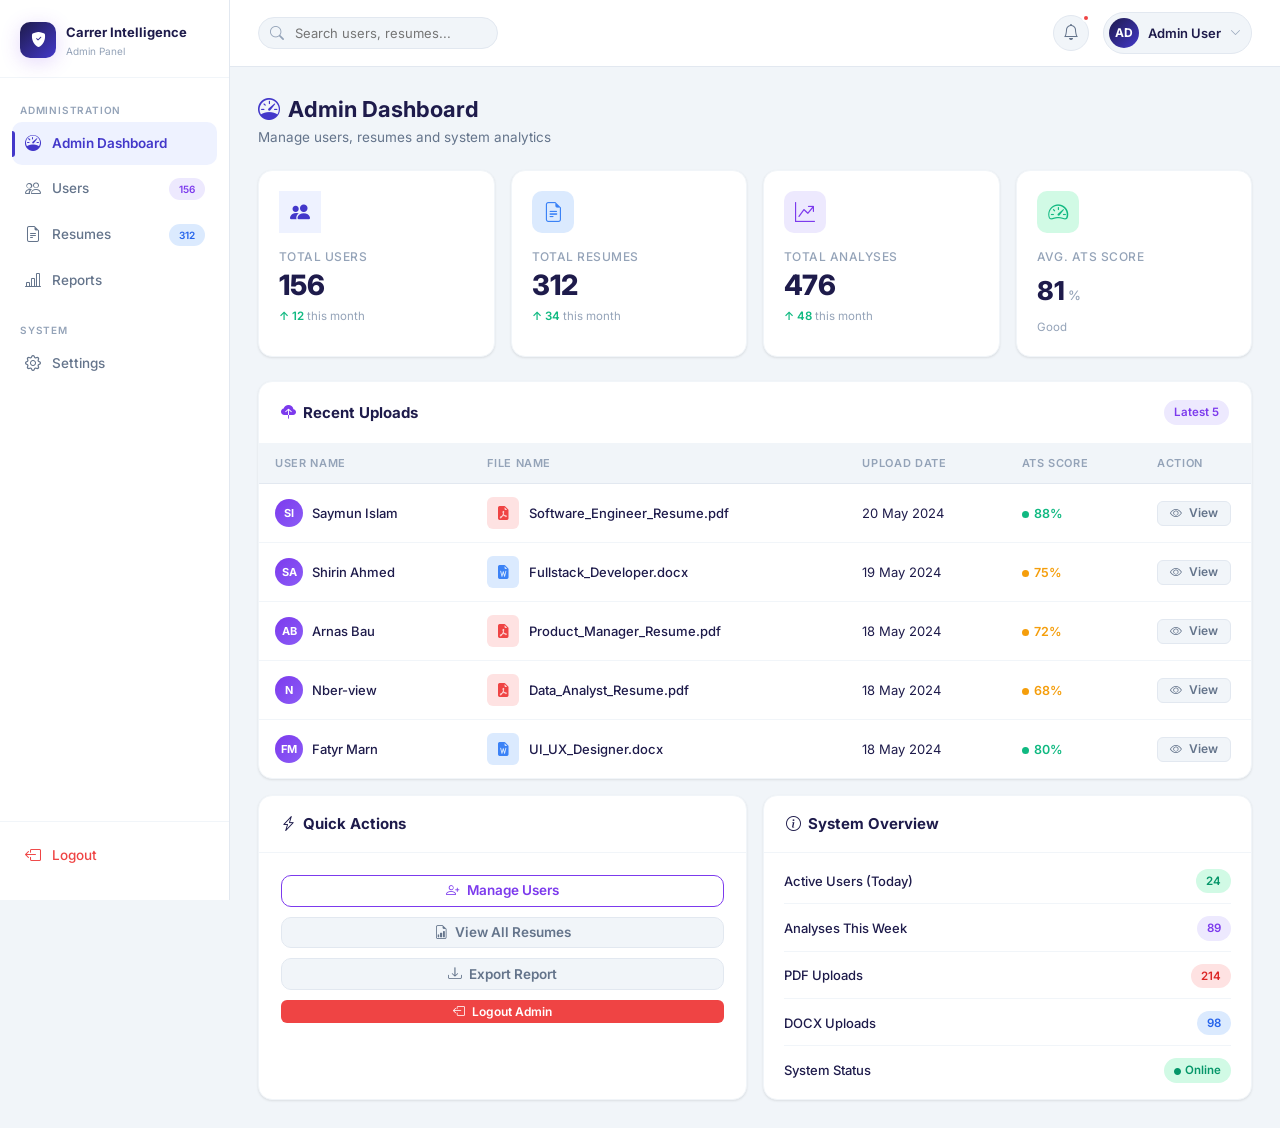
==== commit 17cb2797: "Oct 4, 2026, 6:16 AM" ====
--- a/admin-dashboard.html
+++ b/admin-dashboard.html
@@ -40,7 +40,7 @@
           <i class="bi bi-shield-fill-check" style="font-size:15px;"></i>
         </div>
         <div class="sidebar-brand-text">
-          <div class="brand-title">AI Resume Analyzer</div>
+          <div class="brand-title">Carrer Intelligence</div>
           <div class="brand-sub">Admin Panel</div>
         </div>
       </div>
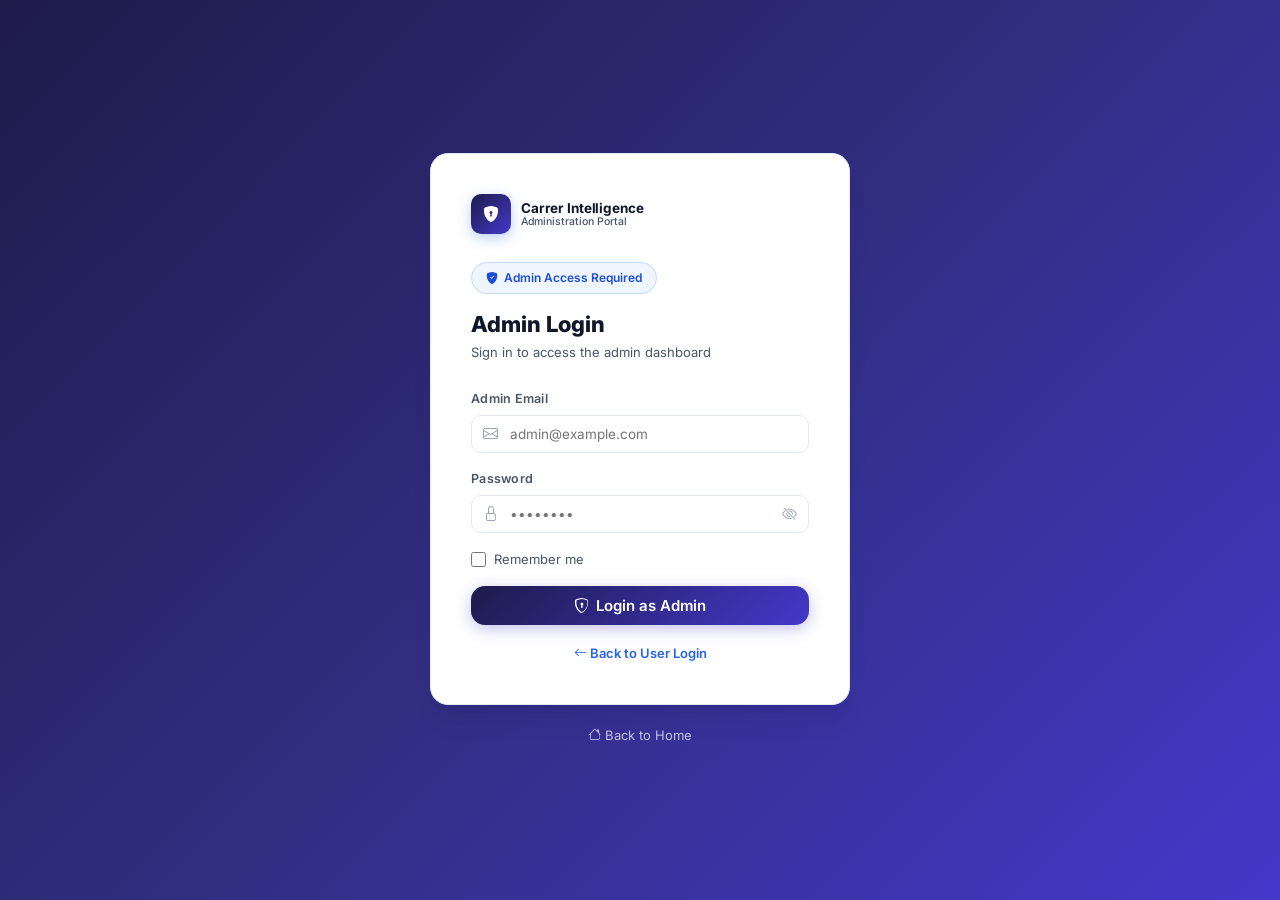
==== commit d3e7356f: "feat: complete AI Resume Analyzer with Enterprise Sapphire theme, backend APIs, and JD matching" ====
--- a/admin-dashboard.html
+++ b/admin-dashboard.html
@@ -50,32 +50,25 @@
       <div class="nav-section-label">Administration</div>
 
       <div class="nav-item">
-        <a href="admin-dashboard.html" class="nav-link active">
+        <a href="#overview" class="nav-link admin-nav-item active" data-tab="adminSectionOverview">
           <i class="bi bi-speedometer"></i> Admin Dashboard
         </a>
       </div>
       <div class="nav-item">
-        <a href="#" class="nav-link" onclick="showToast('Users management coming after backend integration.','info');return false;">
+        <a href="#users" class="nav-link admin-nav-item" data-tab="adminSectionUsers">
           <i class="bi bi-people"></i> Users
-          <span class="badge badge-purple" style="margin-left:auto;font-size:10px;">156</span>
-        </a>
-      </div>
-      <div class="nav-item">
-        <a href="#" class="nav-link" onclick="showToast('Resumes list coming after backend integration.','info');return false;">
-          <i class="bi bi-file-earmark-text"></i> Resumes
-          <span class="badge badge-info" style="margin-left:auto;font-size:10px;">312</span>
-        </a>
-      </div>
-      <div class="nav-item">
-        <a href="#" class="nav-link" onclick="showToast('Reports section coming after backend integration.','info');return false;">
-          <i class="bi bi-bar-chart-line"></i> Reports
-        </a>
-      </div>
-
-      <div class="nav-section-label" style="margin-top:10px;">System</div>
-      <div class="nav-item">
-        <a href="#" class="nav-link" onclick="showToast('Settings coming after backend integration.','info');return false;">
-          <i class="bi bi-gear"></i> Settings
+          <span class="badge badge-purple" id="sidebarBadgeUsers" style="margin-left:auto;font-size:10px;">0</span>
+        </a>
+      </div>
+      <div class="nav-item">
+        <a href="#resumes" class="nav-link admin-nav-item" data-tab="adminSectionResumes">
+          <i class="bi bi-file-earmark-text"></i> Resumes &amp; Analyses
+          <span class="badge badge-info" id="sidebarBadgeResumes" style="margin-left:auto;font-size:10px;">0</span>
+        </a>
+      </div>
+      <div class="nav-item">
+        <a href="#" class="nav-link btn-export-csv">
+          <i class="bi bi-file-earmark-spreadsheet"></i> Export CSV
         </a>
       </div>
     </nav>
@@ -98,18 +91,16 @@
         <button class="sidebar-toggle" id="sidebarToggle"><i class="bi bi-list"></i></button>
         <div class="header-search">
           <i class="bi bi-search search-icon"></i>
-          <input type="text" placeholder="Search users, resumes..." />
+          <input type="text" id="adminSearchInput" placeholder="Search users, resumes, roles..." />
         </div>
       </div>
       <div class="header-right">
-        <button class="header-icon-btn" onclick="showToast('3 new user registrations today.','info')">
-          <i class="bi bi-bell"></i>
-          <span class="notif-badge"></span>
+        <button class="btn btn-outline btn-sm btn-export-csv" style="display:inline-flex;align-items:center;gap:6px;background:#ffffff;">
+          <i class="bi bi-download"></i> Export CSV
         </button>
         <div class="user-profile-btn">
-          <div class="avatar-placeholder admin">AD</div>
-          <span class="user-name">Admin User</span>
-          <i class="bi bi-chevron-down" style="font-size:11px;color:var(--text-muted);"></i>
+          <div class="avatar-placeholder admin" id="adminHeaderAvatar">AD</div>
+          <span class="user-name" id="adminHeaderName">Admin User</span>
         </div>
       </div>
     </header>
@@ -117,139 +108,202 @@
     <!-- Page Content -->
     <main class="page-content">
 
-      <!-- Page Header -->
-      <div class="section-header">
-        <h2><i class="bi bi-speedometer" style="color:#4338CA;margin-right:8px;"></i>Admin Dashboard</h2>
-        <p>Manage users, resumes and system analytics</p>
-      </div>
-
-      <!-- Admin Stats Cards -->
-      <div class="stats-grid">
-
-        <div class="stat-card">
-          <div class="stat-card-icon" style="background:#EEF2FF;color:#4338CA;margin-bottom:10px;width:42px;height:42px;border-radius:var(--radius-md);display:flex;align-items:center;justify-content:center;font-size:20px;">
-            <i class="bi bi-people-fill"></i>
-          </div>
-          <div class="stat-card-label">Total Users</div>
-          <div class="stat-card-value">156</div>
-          <div class="stat-card-meta"><span class="up">↑ 12</span> this month</div>
-        </div>
-
-        <div class="stat-card">
-          <div class="stat-card-icon icon-blue">
-            <i class="bi bi-file-earmark-text"></i>
-          </div>
-          <div class="stat-card-label">Total Resumes</div>
-          <div class="stat-card-value">312</div>
-          <div class="stat-card-meta"><span class="up">↑ 34</span> this month</div>
-        </div>
-
-        <div class="stat-card">
-          <div class="stat-card-icon icon-purple">
-            <i class="bi bi-graph-up-arrow"></i>
-          </div>
-          <div class="stat-card-label">Total Analyses</div>
-          <div class="stat-card-value">476</div>
-          <div class="stat-card-meta"><span class="up">↑ 48</span> this month</div>
-        </div>
-
-        <div class="stat-card">
-          <div class="stat-card-icon icon-green">
-            <i class="bi bi-speedometer2"></i>
-          </div>
-          <div class="stat-card-label">Avg. ATS Score</div>
-          <div class="stat-score-display">
-            <span class="score-num" style="color:var(--accent-green);">81</span>
-            <span class="score-den">%</span>
-          </div>
-          <div class="stat-card-meta">Good</div>
-        </div>
-
-      </div>
-
-      <!-- Admin Sections Row -->
-      <div class="two-col" style="align-items:start;">
+      <!-- ═══════════ SECTION 1: OVERVIEW ═══════════════════ -->
+      <div id="adminSectionOverview">
+        <!-- Page Header -->
+        <div class="section-header">
+          <h2><i class="bi bi-speedometer" style="color:#4338CA;margin-right:8px;"></i>Admin Dashboard Overview</h2>
+          <p>Real-time system analytics, registered users, and resume submissions</p>
+        </div>
+
+        <!-- Admin Stats Cards -->
+        <div class="stats-grid">
+
+          <div class="stat-card">
+            <div class="stat-card-icon" style="background:#EEF2FF;color:#4338CA;margin-bottom:10px;width:42px;height:42px;border-radius:var(--radius-md);display:flex;align-items:center;justify-content:center;font-size:20px;">
+              <i class="bi bi-people-fill"></i>
+            </div>
+            <div class="stat-card-label">Total Users</div>
+            <div class="stat-card-value" id="adminTotalUsers">--</div>
+            <div class="stat-card-meta"><span class="up">Live from Supabase</span></div>
+          </div>
+
+          <div class="stat-card">
+            <div class="stat-card-icon icon-blue">
+              <i class="bi bi-file-earmark-text"></i>
+            </div>
+            <div class="stat-card-label">Total Resumes</div>
+            <div class="stat-card-value" id="adminTotalResumes">--</div>
+            <div class="stat-card-meta"><span class="up">Uploaded by users</span></div>
+          </div>
+
+          <div class="stat-card">
+            <div class="stat-card-icon icon-purple">
+              <i class="bi bi-graph-up-arrow"></i>
+            </div>
+            <div class="stat-card-label">Total Analyses</div>
+            <div class="stat-card-value" id="adminTotalAnalyses">--</div>
+            <div class="stat-card-meta"><span class="up">Completed analyses</span></div>
+          </div>
+
+          <div class="stat-card">
+            <div class="stat-card-icon icon-green">
+              <i class="bi bi-speedometer2"></i>
+            </div>
+            <div class="stat-card-label">Avg. ATS Score</div>
+            <div class="stat-score-display">
+              <span class="score-num" style="color:var(--accent-green);" id="adminAvgAtsScore">--</span>
+              <span class="score-den">%</span>
+            </div>
+            <div class="stat-card-meta" id="adminAvgAtsRating">Overall Average</div>
+          </div>
+
+        </div>
 
         <!-- Recent Uploads Table -->
-        <div class="card" style="grid-column:1/-1;">
-          <div class="card-header">
-            <h3><i class="bi bi-cloud-upload-fill" style="color:var(--primary);margin-right:7px;"></i>Recent Uploads</h3>
-            <span class="badge badge-purple">Latest 5</span>
-          </div>
+        <div class="two-col" style="align-items:start;margin-top:20px;">
+          <div class="card" style="grid-column:1/-1;">
+            <div class="card-header" style="display:flex;justify-content:space-between;align-items:center;">
+              <h3><i class="bi bi-cloud-upload-fill" style="color:var(--primary);margin-right:7px;"></i>Recent Resume Uploads</h3>
+              <button class="btn btn-ghost btn-sm" onclick="switchAdminTab('adminSectionResumes')" style="font-size:12px;">
+                View All <i class="bi bi-arrow-right"></i>
+              </button>
+            </div>
+            <div style="overflow-x:auto;">
+              <table class="custom-table">
+                <thead>
+                  <tr>
+                    <th>Candidate</th>
+                    <th>File Name</th>
+                    <th>Upload Date</th>
+                    <th>ATS Score</th>
+                    <th class="action-col">Action</th>
+                  </tr>
+                </thead>
+                <tbody id="adminUploadsTbody">
+                  <!-- Injected by admin.js -->
+                </tbody>
+              </table>
+            </div>
+          </div>
+        </div>
+
+        <!-- Quick Admin Actions + Stats -->
+        <div class="two-col" style="margin-top:20px;">
+
+          <!-- Quick Actions -->
+          <div class="card">
+            <div class="card-header">
+              <h3><i class="bi bi-lightning-charge" style="color:var(--accent-orange);margin-right:7px;"></i>Quick Administration</h3>
+            </div>
+            <div class="card-body">
+              <div style="display:flex;flex-direction:column;gap:10px;">
+                <button class="btn btn-outline" onclick="switchAdminTab('adminSectionUsers')">
+                  <i class="bi bi-people"></i> Manage Users &amp; Permissions
+                </button>
+                <button class="btn btn-ghost" onclick="switchAdminTab('adminSectionResumes')">
+                  <i class="bi bi-file-earmark-bar-graph"></i> View All Submitted Resumes
+                </button>
+                <button class="btn btn-ghost btn-export-csv">
+                  <i class="bi bi-download"></i> Export System Report (CSV)
+                </button>
+                <a href="admin-login.html" class="btn btn-danger btn-sm logout-link" style="margin-top:6px;">
+                  <i class="bi bi-box-arrow-left"></i> Logout Admin
+                </a>
+              </div>
+            </div>
+          </div>
+
+          <!-- System Info -->
+          <div class="card">
+            <div class="card-header">
+              <h3><i class="bi bi-info-circle" style="color:var(--accent-blue);margin-right:7px;"></i>System Status</h3>
+            </div>
+            <div class="card-body" style="padding:16px 20px;">
+              <div style="display:flex;flex-direction:column;gap:12px;">
+                <div style="display:flex;justify-content:space-between;align-items:center;padding-bottom:10px;border-bottom:1px solid var(--border-light);">
+                  <span style="font-size:13px;font-weight:500;">Backend Engine</span>
+                  <span class="badge badge-success"><i class="bi bi-check-circle-fill"></i> Python Flask (Online)</span>
+                </div>
+                <div style="display:flex;justify-content:space-between;align-items:center;padding-bottom:10px;border-bottom:1px solid var(--border-light);">
+                  <span style="font-size:13px;font-weight:500;">AI Engine</span>
+                  <span class="badge badge-purple"><i class="bi bi-stars"></i> Gemini 3.5 Flash</span>
+                </div>
+                <div style="display:flex;justify-content:space-between;align-items:center;padding-bottom:10px;border-bottom:1px solid var(--border-light);">
+                  <span style="font-size:13px;font-weight:500;">Database</span>
+                  <span class="badge badge-success"><i class="bi bi-database-check"></i> Supabase PostgreSQL</span>
+                </div>
+                <div style="display:flex;justify-content:space-between;align-items:center;">
+                  <span style="font-size:13px;font-weight:500;">Environment</span>
+                  <span class="badge badge-info">Production Ready</span>
+                </div>
+              </div>
+            </div>
+          </div>
+        </div>
+      </div>
+
+      <!-- ═══════════ SECTION 2: USERS MANAGEMENT ════════════ -->
+      <div id="adminSectionUsers" style="display:none;">
+        <div class="section-header" style="display:flex;justify-content:space-between;align-items:center;flex-wrap:wrap;gap:10px;">
+          <div>
+            <h2><i class="bi bi-people-fill" style="color:#4338CA;margin-right:8px;"></i>Users Management</h2>
+            <p>View registered users, promote/demote roles, and manage permissions</p>
+          </div>
+          <button class="btn btn-outline btn-sm" onclick="loadAdminUsers()">
+            <i class="bi bi-arrow-clockwise"></i> Refresh Users
+          </button>
+        </div>
+
+        <div class="card">
           <div style="overflow-x:auto;">
             <table class="custom-table">
               <thead>
                 <tr>
-                  <th>User Name</th>
-                  <th>File Name</th>
-                  <th>Upload Date</th>
-                  <th>ATS Score</th>
-                  <th class="action-col">Action</th>
+                  <th>User Details</th>
+                  <th>Email Address</th>
+                  <th>System Role</th>
+                  <th>Registered Date</th>
+                  <th class="action-col" style="text-align:right;">Actions</th>
                 </tr>
               </thead>
-              <tbody id="adminUploadsTbody">
-                <!-- Populated by dashboard.js -->
+              <tbody id="adminUsersTbody">
+                <!-- Injected by admin.js -->
               </tbody>
             </table>
           </div>
         </div>
       </div>
 
-      <!-- Quick Admin Actions + Stats -->
-      <div class="two-col" style="margin-top:16px;">
-
-        <!-- Quick Actions -->
+      <!-- ═══════════ SECTION 3: RESUMES & ANALYSES ═══════════ -->
+      <div id="adminSectionResumes" style="display:none;">
+        <div class="section-header" style="display:flex;justify-content:space-between;align-items:center;flex-wrap:wrap;gap:10px;">
+          <div>
+            <h2><i class="bi bi-file-earmark-text-fill" style="color:#4338CA;margin-right:8px;"></i>All Submitted Resumes</h2>
+            <p>Review candidate resumes, target companies, scores, and generate reports</p>
+          </div>
+          <button class="btn btn-outline btn-sm btn-export-csv">
+            <i class="bi bi-download"></i> Download All as CSV
+          </button>
+        </div>
+
         <div class="card">
-          <div class="card-header">
-            <h3><i class="bi bi-lightning-charge" style="color:var(--accent-orange);margin-right:7px;"></i>Quick Actions</h3>
-          </div>
-          <div class="card-body">
-            <div style="display:flex;flex-direction:column;gap:10px;">
-              <button class="btn btn-outline" onclick="showToast('User management requires backend integration.','info')">
-                <i class="bi bi-person-plus"></i> Manage Users
-              </button>
-              <button class="btn btn-ghost" onclick="showToast('Resume management requires backend integration.','info')">
-                <i class="bi bi-file-earmark-bar-graph"></i> View All Resumes
-              </button>
-              <button class="btn btn-ghost" onclick="showToast('Report export requires backend integration.','info')">
-                <i class="bi bi-download"></i> Export Report
-              </button>
-              <a href="admin-login.html" class="btn btn-danger btn-sm">
-                <i class="bi bi-box-arrow-left"></i> Logout Admin
-              </a>
-            </div>
-          </div>
-        </div>
-
-        <!-- System Info -->
-        <div class="card">
-          <div class="card-header">
-            <h3><i class="bi bi-info-circle" style="color:var(--accent-blue);margin-right:7px;"></i>System Overview</h3>
-          </div>
-          <div class="card-body" style="padding:16px 20px;">
-            <div style="display:flex;flex-direction:column;gap:12px;">
-
-              <div style="display:flex;justify-content:space-between;align-items:center;padding-bottom:10px;border-bottom:1px solid var(--border-light);">
-                <span style="font-size:13px;font-weight:500;">Active Users (Today)</span>
-                <span class="badge badge-success">24</span>
-              </div>
-              <div style="display:flex;justify-content:space-between;align-items:center;padding-bottom:10px;border-bottom:1px solid var(--border-light);">
-                <span style="font-size:13px;font-weight:500;">Analyses This Week</span>
-                <span class="badge badge-purple">89</span>
-              </div>
-              <div style="display:flex;justify-content:space-between;align-items:center;padding-bottom:10px;border-bottom:1px solid var(--border-light);">
-                <span style="font-size:13px;font-weight:500;">PDF Uploads</span>
-                <span class="badge badge-danger">214</span>
-              </div>
-              <div style="display:flex;justify-content:space-between;align-items:center;padding-bottom:10px;border-bottom:1px solid var(--border-light);">
-                <span style="font-size:13px;font-weight:500;">DOCX Uploads</span>
-                <span class="badge badge-info">98</span>
-              </div>
-              <div style="display:flex;justify-content:space-between;align-items:center;">
-                <span style="font-size:13px;font-weight:500;">System Status</span>
-                <span class="badge badge-success"><i class="bi bi-circle-fill" style="font-size:7px;margin-right:4px;"></i>Online</span>
-              </div>
-            </div>
+          <div style="overflow-x:auto;">
+            <table class="custom-table">
+              <thead>
+                <tr>
+                  <th>Candidate</th>
+                  <th>Resume File</th>
+                  <th>Target Role &amp; Company</th>
+                  <th>Scores</th>
+                  <th>Analyzed Date</th>
+                  <th class="action-col" style="text-align:right;">Actions</th>
+                </tr>
+              </thead>
+              <tbody id="adminAllResumesTbody">
+                <!-- Injected by admin.js -->
+              </tbody>
+            </table>
           </div>
         </div>
       </div>
@@ -259,6 +313,6 @@
 </div>
 
 <script src="js/main.js"></script>
-<script src="js/dashboard.js"></script>
+<script src="js/admin.js"></script>
 </body>
 </html>
--- a/css/style.css
+++ b/css/style.css
@@ -28,33 +28,63 @@
 @import url('https://fonts.googleapis.com/css2?family=Inter:wght@300;400;500;600;700;800&display=swap');
 
 :root {
-  --primary:        #7C3AED;
-  --primary-light:  #8B5CF6;
-  --primary-dark:   #6D28D9;
-  --primary-soft:   #EDE9FE;
-  --primary-bg:     #F5F3FF;
+  /* Enterprise Royal Sapphire Brand */
+  --primary:        #2563EB; /* Royal Sapphire Blue */
+  --primary-light:  #3B82F6; /* Cobalt Blue */
+  --primary-dark:   #1D4ED8; /* Deep Navy Sapphire */
+  --primary-soft:   #EFF6FF; /* Crisp Ice Blue */
+  --primary-bg:     #F0F7FF; /* Subtle Azure Tint */
+  --primary-border: #BFDBFE; /* Border Tint */
+
+  /* Semantic Feedback */
   --green:          #10B981;
   --orange:         #F59E0B;
   --red:            #EF4444;
-  --blue:           #3B82F6;
-  --text:           #1E1B4B;
-  --text-sub:       #64748B;
-  --text-muted:     #94A3B8;
-  --bg:             #F1F5F9;
+  --blue:           #2563EB;
+
+  /* Typography & Surfaces */
+  --text:           #0F172A; /* Slate 900 */
+  --text-sub:       #475569; /* Slate 600 */
+  --text-muted:     #94A3B8; /* Slate 400 */
+  --bg:             #F8FAFC; /* Slate 50 SaaS Canvas */
   --bg-white:       #FFFFFF;
-  --border:         #E2E8F0;
-  --border-light:   #F1F5F9;
-  --shadow-sm:      0 1px 3px rgba(0,0,0,.06), 0 1px 2px rgba(0,0,0,.04);
-  --shadow-md:      0 4px 16px rgba(0,0,0,.08);
-  --shadow-lg:      0 8px 32px rgba(0,0,0,.10);
-  --shadow-purple:  0 4px 20px rgba(124,58,237,.20);
+  --border:         #E2E8F0; /* Slate 200 */
+  --border-light:   #F1F5F9; /* Slate 100 */
+
+  /* Compatibility aliases for HTML inline styles */
+  --text-primary:   var(--text);
+  --text-secondary: var(--text-sub);
+  --accent-orange:  var(--orange);
+  --accent-green:   var(--green);
+  --accent-blue:    var(--blue);
+  --radius-sm:      var(--r-sm);
+  --radius-md:      var(--r-md);
+  --radius-lg:      var(--r-lg);
+  --radius-xl:      var(--r-xl);
+  --radius-full:    var(--r-full);
+  --bg-light:       #F8FAFC;
+
+  /* Dark Obsidian Sidebar Tokens */
+  --sidebar-bg:         #0F172A; /* Deep Obsidian Slate */
+  --sidebar-border:     #1E293B; /* Slate 800 */
+  --sidebar-text:       #94A3B8; /* Slate 400 */
+  --sidebar-hover-bg:   rgba(255, 255, 255, 0.06);
+  --sidebar-active-bg:  rgba(37, 99, 235, 0.16);
+  --sidebar-active-text:#60A5FA;
+
+  /* Elevation Shadows */
+  --shadow-sm:      0 1px 3px rgba(15,23,42,.05), 0 1px 2px rgba(15,23,42,.03);
+  --shadow-md:      0 4px 16px -2px rgba(15,23,42,.08), 0 2px 6px -1px rgba(15,23,42,.04);
+  --shadow-lg:      0 12px 32px -4px rgba(15,23,42,.12), 0 4px 12px -2px rgba(15,23,42,.06);
+  --shadow-purple:  0 4px 18px rgba(37,99,235,.25);
+
   --r-sm:           6px;
   --r-md:           10px;
   --r-lg:           14px;
   --r-xl:           18px;
   --r-full:         9999px;
   --sidebar-w:      230px;
-  --t:              0.2s ease;
+  --t:              0.2s cubic-bezier(0.16, 1, 0.3, 1);
 }
 
 /* ── 2. RESET & BASE ─────────────────────────── */
@@ -96,8 +126,8 @@
 .sidebar {
   width: var(--sidebar-w);
   min-width: var(--sidebar-w);
-  background: var(--bg-white);
-  border-right: 1px solid var(--border);
+  background: var(--sidebar-bg);
+  border-right: 1px solid var(--sidebar-border);
   display: flex;
   flex-direction: column;
   position: fixed;
@@ -107,10 +137,13 @@
   overflow-y: auto;
   z-index: 100;
   transition: transform var(--t);
-}
+  color: #F8FAFC;
+}
+.sidebar::-webkit-scrollbar { width: 4px; }
+.sidebar::-webkit-scrollbar-thumb { background: rgba(255, 255, 255, 0.12); border-radius: 2px; }
 .sidebar-logo {
   padding: 22px 20px 18px;
-  border-bottom: 1px solid var(--border-light);
+  border-bottom: 1px solid var(--sidebar-border);
 }
 .sidebar-brand {
   display: flex;
@@ -122,34 +155,70 @@
   height: 36px;
   border-radius: var(--r-md);
   flex-shrink: 0;
-  background: linear-gradient(135deg, var(--primary), var(--primary-light));
+  background: linear-gradient(135deg, var(--primary), var(--primary-dark));
   display: flex;
   align-items: center;
   justify-content: center;
   color: #fff;
-  font-size: 16px;
+  font-size: 15px;
   font-weight: 800;
-  box-shadow: var(--shadow-purple);
+  box-shadow: 0 4px 14px rgba(37, 99, 235, 0.4);
+}
+/* Brand Text - default for light backgrounds (navbar, modals, cards) */
+.brand-title {
+  font-size: 14px;
+  font-weight: 700;
+  color: var(--text);
+  letter-spacing: -0.01em;
+  line-height: 1.2;
+}
+.brand-sub {
+  font-size: 11px;
+  color: var(--text-sub);
+  font-weight: 500;
+  line-height: 1.2;
 }
 .sidebar-brand-text .brand-title {
-  font-size: 13px;
-  font-weight: 700;
+  color: var(--text);
 }
 .sidebar-brand-text .brand-sub {
-  font-size: 10px;
-  color: var(--text-muted);
+  color: var(--text-sub);
+}
+
+/* Scoped ONLY to Dark Sidebar */
+.sidebar .sidebar-brand-text .brand-title {
+  color: #FFFFFF;
+}
+.sidebar .sidebar-brand-text .brand-sub {
+  color: var(--sidebar-text);
+}
+
+/* Home Navbar specific brand styling */
+.home-nav .brand-title {
+  color: var(--text) !important;
+}
+.home-nav .brand-sub {
+  color: var(--text-sub) !important;
+}
+
+/* Scoped to Dark Footer */
+.footer .brand-title {
+  color: #FFFFFF !important;
+}
+.footer .brand-sub {
+  color: rgba(255, 255, 255, 0.7) !important;
 }
 .sidebar-nav {
   flex: 1;
-  padding: 14px 12px;
+  padding: 16px 12px;
 }
 .nav-section-label {
   font-size: 10px;
-  font-weight: 600;
-  color: var(--text-muted);
-  letter-spacing: 0.08em;
+  font-weight: 700;
+  color: #64748B;
+  letter-spacing: 0.1em;
   text-transform: uppercase;
-  padding: 10px 8px 4px;
+  padding: 12px 10px 6px;
 }
 .nav-item { margin-bottom: 2px; }
 .nav-link {
@@ -160,7 +229,7 @@
   border-radius: var(--r-md);
   font-size: 13.5px;
   font-weight: 500;
-  color: var(--text-sub);
+  color: var(--sidebar-text);
   transition: all var(--t);
   position: relative;
 }
@@ -169,13 +238,24 @@
   width: 18px;
   text-align: center;
   flex-shrink: 0;
-}
-.nav-link:hover,
+  color: #64748B;
+  transition: color var(--t);
+}
+.nav-link:hover {
+  background: var(--sidebar-hover-bg);
+  color: #FFFFFF;
+}
+.nav-link:hover i {
+  color: #93C5FD;
+}
 .nav-link.active {
-  background: var(--primary-soft);
-  color: var(--primary);
-}
-.nav-link.active { font-weight: 600; }
+  background: var(--sidebar-active-bg);
+  color: var(--sidebar-active-text);
+  font-weight: 600;
+}
+.nav-link.active i {
+  color: #3B82F6;
+}
 .nav-link.active::before {
   content: '';
   position: absolute;
@@ -186,12 +266,18 @@
   width: 3px;
   background: var(--primary);
   border-radius: 0 3px 3px 0;
-}
-.nav-link.logout-link { color: var(--red); }
-.nav-link.logout-link:hover { background: #FEF2F2; color: var(--red); }
+  box-shadow: 0 0 10px rgba(37, 99, 235, 0.7);
+}
+.nav-link.logout-link { color: #F87171; }
+.nav-link.logout-link i { color: #F87171; }
+.nav-link.logout-link:hover {
+  background: rgba(239, 68, 68, 0.14);
+  color: #EF4444;
+}
+.nav-link.logout-link:hover i { color: #EF4444; }
 .sidebar-footer {
   padding: 12px 12px 20px;
-  border-top: 1px solid var(--border-light);
+  border-top: 1px solid var(--sidebar-border);
 }
 
 /* Mobile Overlay */
@@ -224,6 +310,7 @@
   position: sticky;
   top: 0;
   z-index: 50;
+  box-shadow: 0 1px 2px rgba(15, 23, 42, 0.03);
 }
 .header-left { display: flex; align-items: center; gap: 12px; }
 .header-right { display: flex; align-items: center; gap: 14px; }
@@ -237,7 +324,7 @@
 }
 .header-search { position: relative; }
 .header-search input {
-  background: var(--bg);
+  background: #F8FAFC;
   border: 1px solid var(--border);
   border-radius: var(--r-full);
   padding: 7px 16px 7px 36px;
@@ -245,9 +332,14 @@
   width: 240px;
   outline: none;
   font-family: inherit;
-  transition: border-color var(--t);
-}
-.header-search input:focus { border-color: var(--primary-light); }
+  color: var(--text);
+  transition: all var(--t);
+}
+.header-search input:focus {
+  border-color: var(--primary);
+  background: #FFFFFF;
+  box-shadow: 0 0 0 3px rgba(37, 99, 235, 0.12);
+}
 .header-search .search-icon {
   position: absolute;
   left: 12px;
@@ -259,7 +351,7 @@
 .header-icon-btn {
   width: 36px;
   height: 36px;
-  background: var(--bg);
+  background: #F8FAFC;
   border: 1px solid var(--border);
   border-radius: var(--r-full);
   display: flex;
@@ -273,7 +365,7 @@
 }
 .header-icon-btn:hover {
   background: var(--primary-soft);
-  border-color: var(--primary-light);
+  border-color: var(--primary-border);
   color: var(--primary);
 }
 .notif-badge {
@@ -291,17 +383,17 @@
   align-items: center;
   gap: 9px;
   padding: 5px 10px 5px 5px;
-  background: var(--bg);
+  background: #F8FAFC;
   border: 1px solid var(--border);
   border-radius: var(--r-full);
   cursor: pointer;
   transition: all var(--t);
 }
 .user-profile-btn:hover {
-  border-color: var(--primary-light);
+  border-color: var(--primary-border);
   background: var(--primary-soft);
 }
-.user-name { font-size: 13px; font-weight: 600; }
+.user-name { font-size: 13px; font-weight: 600; color: var(--text); }
 .avatar {
   width: 30px;
   height: 30px;
@@ -314,16 +406,209 @@
   height: 30px;
   border-radius: 50%;
   flex-shrink: 0;
-  background: linear-gradient(135deg, var(--primary), var(--primary-light));
+  background: linear-gradient(135deg, var(--primary), var(--primary-dark));
   display: flex;
   align-items: center;
   justify-content: center;
   color: white;
   font-weight: 700;
   font-size: 12px;
+  box-shadow: 0 2px 6px rgba(37, 99, 235, 0.3);
 }
 .avatar-placeholder.admin {
   background: linear-gradient(135deg, #1E1B4B, #4338CA);
+}
+
+/* ── PROFILE DROPDOWN MENU ─────────────────────── */
+.user-profile-wrapper {
+  position: relative;
+}
+.profile-dropdown-menu {
+  position: absolute;
+  top: calc(100% + 10px);
+  right: 0;
+  width: 220px;
+  background: #ffffff;
+  border: 1px solid var(--border);
+  border-radius: var(--r-md);
+  box-shadow: 0 10px 25px -5px rgba(0, 0, 0, 0.1), 0 8px 10px -6px rgba(0, 0, 0, 0.08);
+  padding: 8px 0;
+  display: none;
+  z-index: 1050;
+  animation: dropdownFadeIn 0.15s ease-out;
+}
+@keyframes dropdownFadeIn {
+  from {
+    opacity: 0;
+    transform: translateY(-6px);
+  }
+  to {
+    opacity: 1;
+    transform: translateY(0);
+  }
+}
+.dropdown-user-info {
+  padding: 8px 16px;
+}
+.dropdown-user-name {
+  font-size: 13.5px;
+  font-weight: 700;
+  color: var(--text);
+  white-space: nowrap;
+  overflow: hidden;
+  text-overflow: ellipsis;
+}
+.dropdown-user-email {
+  font-size: 11.5px;
+  color: var(--text-muted);
+  white-space: nowrap;
+  overflow: hidden;
+  text-overflow: ellipsis;
+  margin-top: 2px;
+}
+.dropdown-divider {
+  height: 1px;
+  background: var(--border-light);
+  margin: 6px 0;
+}
+.dropdown-item {
+  display: flex;
+  align-items: center;
+  gap: 10px;
+  padding: 9px 16px;
+  font-size: 13px;
+  font-weight: 500;
+  color: var(--text-sub);
+  text-decoration: none;
+  cursor: pointer;
+  transition: all var(--t);
+  border: none;
+  background: transparent;
+  width: 100%;
+  text-align: left;
+}
+.dropdown-item:hover {
+  background: var(--bg);
+  color: var(--text);
+}
+.dropdown-item i {
+  font-size: 15px;
+  color: var(--text-muted);
+  transition: color var(--t);
+}
+.dropdown-item:hover i {
+  color: var(--primary);
+}
+.dropdown-item-between {
+  justify-content: space-between;
+}
+.dropdown-lang-badge {
+  display: flex;
+  align-items: center;
+  gap: 5px;
+  font-size: 11px;
+  font-weight: 600;
+  color: var(--primary);
+  background: var(--primary-soft);
+  padding: 2px 7px;
+  border-radius: var(--r-full);
+}
+.dropdown-item.text-danger {
+  color: var(--red);
+}
+.dropdown-item.text-danger:hover {
+  background: #FEF2F2;
+  color: #DC2626;
+}
+.dropdown-item.text-danger i {
+  color: var(--red);
+}
+.dropdown-item.text-danger:hover i {
+  color: #DC2626;
+}
+
+/* ── MODALS ────────────────────────────────────── */
+.modal-overlay {
+  position: fixed;
+  top: 0;
+  left: 0;
+  width: 100%;
+  height: 100%;
+  background: rgba(15, 23, 42, 0.45);
+  backdrop-filter: blur(4px);
+  display: flex;
+  align-items: center;
+  justify-content: center;
+  z-index: 2000;
+  padding: 16px;
+  opacity: 0;
+  visibility: hidden;
+  transition: all 0.2s ease-in-out;
+}
+.modal-overlay.active {
+  opacity: 1;
+  visibility: visible;
+}
+.modal-card {
+  background: #ffffff;
+  width: 100%;
+  max-width: 480px;
+  border-radius: var(--r-lg);
+  box-shadow: 0 20px 25px -5px rgba(0, 0, 0, 0.1), 0 10px 10px -5px rgba(0, 0, 0, 0.04);
+  border: 1px solid var(--border);
+  overflow: hidden;
+  transform: scale(0.95);
+  transition: transform 0.2s ease-in-out;
+}
+.modal-overlay.active .modal-card {
+  transform: scale(1);
+}
+.modal-header {
+  display: flex;
+  align-items: center;
+  justify-content: space-between;
+  padding: 16px 20px;
+  border-bottom: 1px solid var(--border-light);
+}
+.modal-header h3 {
+  font-size: 16px;
+  font-weight: 700;
+  color: var(--text);
+  margin: 0;
+  display: flex;
+  align-items: center;
+  gap: 8px;
+}
+.modal-close-btn {
+  background: transparent;
+  border: none;
+  font-size: 18px;
+  color: var(--text-muted);
+  cursor: pointer;
+  padding: 4px;
+  display: flex;
+  align-items: center;
+  justify-content: center;
+  border-radius: var(--r-sm);
+  transition: all var(--t);
+}
+.modal-close-btn:hover {
+  background: var(--bg);
+  color: var(--text);
+}
+.modal-body {
+  padding: 20px;
+  max-height: 75vh;
+  overflow-y: auto;
+}
+.modal-footer {
+  display: flex;
+  align-items: center;
+  justify-content: flex-end;
+  gap: 10px;
+  padding: 14px 20px;
+  border-top: 1px solid var(--border-light);
+  background: var(--bg);
 }
 
 /* ── 5. PAGE & SECTION ───────────────────────── */
@@ -351,13 +636,17 @@
   border-radius: var(--r-lg);
   padding: 20px;
   box-shadow: var(--shadow-sm);
-  border: 1px solid var(--border-light);
+  border: 1px solid var(--border);
   display: flex;
   flex-direction: column;
   gap: 4px;
-  transition: box-shadow var(--t);
-}
-.stat-card:hover { box-shadow: var(--shadow-md); }
+  transition: all var(--t);
+}
+.stat-card:hover {
+  box-shadow: var(--shadow-md);
+  transform: translateY(-2px);
+  border-color: #CBD5E1;
+}
 .stat-card-icon {
   width: 42px;
   height: 42px;
@@ -368,24 +657,24 @@
   font-size: 20px;
   margin-bottom: 10px;
 }
-.icon-purple { background: #EDE9FE; color: var(--primary); }
-.icon-green  { background: #D1FAE5; color: var(--green);   }
-.icon-orange { background: #FEF3C7; color: var(--orange);  }
-.icon-blue   { background: #DBEAFE; color: var(--blue);    }
-.icon-red    { background: #FEE2E2; color: var(--red);     }
+.icon-purple { background: var(--primary-soft); color: var(--primary); }
+.icon-green  { background: #ECFDF5; color: var(--green);   }
+.icon-orange { background: #FFFBEB; color: var(--orange);  }
+.icon-blue   { background: #EFF6FF; color: var(--blue);    }
+.icon-red    { background: #FEF2F2; color: var(--red);     }
 .stat-card-label {
   font-size: 12px;
-  font-weight: 500;
+  font-weight: 600;
   color: var(--text-muted);
   text-transform: uppercase;
-  letter-spacing: 0.04em;
-}
-.stat-card-value { font-size: 28px; font-weight: 800; line-height: 1.1; }
+  letter-spacing: 0.05em;
+}
+.stat-card-value { font-size: 28px; font-weight: 800; line-height: 1.1; color: var(--text); }
 .stat-card-meta { font-size: 11.5px; color: var(--text-muted); margin-top: 2px; }
 .stat-card-meta .up   { color: var(--green);  font-weight: 600; }
 .stat-card-meta .down { color: var(--red);    font-weight: 600; }
 .stat-score-display { display: flex; align-items: baseline; gap: 3px; }
-.stat-score-display .score-num { font-size: 26px; font-weight: 800; }
+.stat-score-display .score-num { font-size: 26px; font-weight: 800; color: var(--text); }
 .stat-score-display .score-den { font-size: 13px; color: var(--text-muted); font-weight: 500; }
 
 /* ── 7. CARD COMPONENT ───────────────────────── */
@@ -393,7 +682,7 @@
   background: var(--bg-white);
   border-radius: var(--r-lg);
   box-shadow: var(--shadow-sm);
-  border: 1px solid var(--border-light);
+  border: 1px solid var(--border);
   overflow: hidden;
 }
 .card-header {
@@ -403,16 +692,16 @@
   align-items: center;
   justify-content: space-between;
 }
-.card-header h3 { font-size: 15px; font-weight: 700; }
+.card-header h3 { font-size: 15px; font-weight: 700; color: var(--text); }
 .card-body { padding: 22px; }
 .two-col   { display: grid; grid-template-columns: 1fr 1fr;     gap: 16px; }
 .three-col { display: grid; grid-template-columns: 1fr 1fr 1fr; gap: 16px; }
 
 /* ── 8. TABLE ────────────────────────────────── */
 .custom-table { width: 100%; border-collapse: collapse; font-size: 13.5px; }
-.custom-table thead tr { background: var(--bg); }
+.custom-table thead tr { background: #F8FAFC; }
 .custom-table thead th {
-  padding: 11px 16px;
+  padding: 12px 16px;
   text-align: left;
   font-size: 11px;
   font-weight: 600;
@@ -426,7 +715,7 @@
   transition: background var(--t);
 }
 .custom-table tbody tr:last-child { border-bottom: none; }
-.custom-table tbody tr:hover { background: #FAFBFF; }
+.custom-table tbody tr:hover { background: #F8FAFC; }
 .custom-table td { padding: 13px 16px; vertical-align: middle; }
 .action-col { width: 110px; }
 .file-name-cell { display: flex; align-items: center; gap: 10px; }
@@ -441,8 +730,8 @@
   flex-shrink: 0;
 }
 .file-icon.pdf  { background: #FEE2E2; color: var(--red);  }
-.file-icon.docx { background: #DBEAFE; color: var(--blue); }
-.file-name-text { font-weight: 500; font-size: 13px; }
+.file-icon.docx { background: #EFF6FF; color: var(--blue); }
+.file-name-text { font-weight: 500; font-size: 13px; color: var(--text); }
 .score-pill { display: inline-flex; align-items: center; gap: 5px; font-weight: 600; font-size: 12.5px; }
 .score-pill .score-dot { width: 7px; height: 7px; border-radius: 50%; }
 .score-high   { color: var(--green);  } .score-high   .score-dot { background: var(--green);  }
@@ -470,23 +759,38 @@
 .btn-lg   { padding: 12px 28px; font-size: 15px; border-radius: var(--r-lg); }
 .btn-full { width: 100%; }
 .btn-primary {
-  background: linear-gradient(135deg, var(--primary), var(--primary-light));
+  background: linear-gradient(135deg, var(--primary), var(--primary-dark));
   color: white;
-  box-shadow: var(--shadow-purple);
+  box-shadow: 0 4px 14px rgba(37, 99, 235, 0.28);
 }
 .btn-primary:hover {
-  background: linear-gradient(135deg, var(--primary-dark), var(--primary));
-  box-shadow: 0 6px 24px rgba(124,58,237,.35);
+  background: linear-gradient(135deg, var(--primary-dark), #1E40AF);
+  box-shadow: 0 6px 20px rgba(37, 99, 235, 0.38);
   transform: translateY(-1px);
 }
-.btn-primary:disabled { opacity: .5; cursor: not-allowed; transform: none; }
-.btn-outline { background: transparent; color: var(--primary); border: 1.5px solid var(--primary); }
-.btn-outline:hover { background: var(--primary-soft); }
+.btn-primary:disabled { opacity: .5; cursor: not-allowed; transform: none; box-shadow: none; }
+.btn-outline {
+  background: transparent;
+  color: var(--primary);
+  border: 1.5px solid var(--primary);
+}
+.btn-outline:hover {
+  background: var(--primary-soft);
+  color: var(--primary-dark);
+}
 .btn-ghost  { background: var(--bg); color: var(--text-sub); border: 1px solid var(--border); }
 .btn-ghost:hover  { background: var(--border); color: var(--text); }
 .btn-danger { background: var(--red); color: white; }
-.btn-white  { background: white; color: var(--primary); font-weight: 700; }
-.btn-white:hover { background: #F5F3FF; box-shadow: 0 4px 16px rgba(0,0,0,.2); }
+.btn-white  {
+  background: white;
+  color: var(--primary-dark);
+  font-weight: 700;
+  box-shadow: 0 2px 8px rgba(15, 23, 42, 0.08);
+}
+.btn-white:hover {
+  background: var(--primary-soft);
+  box-shadow: 0 4px 16px rgba(15, 23, 42, 0.12);
+}
 
 /* ── 10. BADGES ──────────────────────────────── */
 .badge {
@@ -496,11 +800,11 @@
   font-size: 11.5px;
   font-weight: 600;
 }
-.badge-success { background: #D1FAE5; color: #059669; }
-.badge-warning { background: #FEF3C7; color: #D97706; }
-.badge-danger  { background: #FEE2E2; color: #DC2626; }
-.badge-purple  { background: var(--primary-soft); color: var(--primary); }
-.badge-info    { background: #DBEAFE; color: #2563EB; }
+.badge-success { background: #ECFDF5; color: #059669; border: 1px solid #A7F3D0; }
+.badge-warning { background: #FFFBEB; color: #D97706; border: 1px solid #FDE68A; }
+.badge-danger  { background: #FEF2F2; color: #DC2626; border: 1px solid #FECACA; }
+.badge-purple  { background: var(--primary-soft); color: var(--primary-dark); border: 1px solid var(--primary-border); }
+.badge-info    { background: #EFF6FF; color: var(--primary); border: 1px solid #BFDBFE; }
 
 /* ── 11. SCORE RING (SVG) ────────────────────── */
 .score-ring-wrapper { position: relative; width: 80px; height: 80px; }
@@ -537,7 +841,7 @@
   background: var(--bg-white);
   border-radius: var(--r-lg);
   padding: 22px;
-  border: 1px solid var(--border-light);
+  border: 1px solid var(--border);
   box-shadow: var(--shadow-sm);
   display: flex;
   flex-direction: column;
@@ -553,14 +857,14 @@
   letter-spacing: 0.06em;
 }
 .score-card-rating { font-size: 11px; font-weight: 600; padding: 2px 8px; border-radius: var(--r-full); }
-.rating-good      { background: #D1FAE5; color: #059669; }
-.rating-avg       { background: #FEF3C7; color: #D97706; }
-.rating-poor      { background: #FEE2E2; color: #DC2626; }
-.rating-excellent { background: var(--primary-soft); color: var(--primary); }
+.rating-good      { background: #ECFDF5; color: #059669; border: 1px solid #A7F3D0; }
+.rating-avg       { background: #FFFBEB; color: #D97706; border: 1px solid #FDE68A; }
+.rating-poor      { background: #FEF2F2; color: #DC2626; border: 1px solid #FECACA; }
+.rating-excellent { background: var(--primary-soft); color: var(--primary-dark); border: 1px solid var(--primary-border); }
 
 /* ── 13. UPLOAD BOX ──────────────────────────── */
 .upload-box {
-  border: 2px dashed var(--border);
+  border: 2px dashed #CBD5E1;
   border-radius: var(--r-xl);
   padding: 50px 30px;
   text-align: center;
@@ -574,20 +878,21 @@
   border-color: var(--primary);
   background: var(--primary-bg);
 }
-.upload-box.drag-over { box-shadow: 0 0 0 4px rgba(124,58,237,.1); }
+.upload-box.drag-over { box-shadow: 0 0 0 4px rgba(37, 99, 235, 0.12); }
 .upload-icon {
   width: 72px;
   height: 72px;
   border-radius: 50%;
-  background: linear-gradient(135deg, var(--primary-soft), var(--primary-bg));
+  background: linear-gradient(135deg, var(--primary-soft), #DBEAFE);
   display: flex;
   align-items: center;
   justify-content: center;
   font-size: 32px;
   color: var(--primary);
   margin: 0 auto 18px;
-}
-.upload-heading { font-size: 16px; font-weight: 700; margin-bottom: 6px; }
+  box-shadow: 0 4px 16px rgba(37, 99, 235, 0.15);
+}
+.upload-heading { font-size: 16px; font-weight: 700; margin-bottom: 6px; color: var(--text); }
 .upload-sub { font-size: 13px; color: var(--text-muted); margin-bottom: 20px; }
 .upload-divider {
   display: flex;
@@ -630,7 +935,7 @@
   flex-shrink: 0;
 }
 .file-selected-info { flex: 1; }
-.file-selected-name { font-weight: 600; font-size: 13.5px; }
+.file-selected-name { font-weight: 600; font-size: 13.5px; color: var(--text); }
 .file-selected-size { font-size: 12px; color: var(--text-muted); }
 .progress-bar-wrapper {
   width: 100%;
@@ -650,7 +955,7 @@
 /* ── 14. AUTH & FORMS ────────────────────────── */
 .auth-page {
   min-height: 100vh;
-  background: linear-gradient(135deg, var(--primary-bg) 0%, #fff 60%, var(--primary-soft) 100%);
+  background: linear-gradient(135deg, #F0F7FF 0%, #FFFFFF 50%, #EFF6FF 100%);
   display: flex;
   align-items: center;
   justify-content: center;
@@ -659,7 +964,8 @@
 .auth-card {
   background: var(--bg-white);
   border-radius: var(--r-xl);
-  box-shadow: var(--shadow-lg);
+  box-shadow: 0 20px 25px -5px rgba(15, 23, 42, 0.08), 0 8px 10px -6px rgba(15, 23, 42, 0.04);
+  border: 1px solid var(--border);
   padding: 40px;
   width: 100%;
   max-width: 420px;
@@ -669,18 +975,18 @@
   width: 40px;
   height: 40px;
   border-radius: var(--r-md);
-  background: linear-gradient(135deg, var(--primary), var(--primary-light));
+  background: linear-gradient(135deg, var(--primary), var(--primary-dark));
   display: flex;
   align-items: center;
   justify-content: center;
   color: white;
   font-size: 18px;
   font-weight: 800;
-  box-shadow: var(--shadow-purple);
-}
-.auth-logo-text .brand-title { font-size: 13.5px; font-weight: 700; }
-.auth-logo-text .brand-sub   { font-size: 10px; color: var(--text-muted); }
-.auth-heading { font-size: 22px; font-weight: 800; margin-bottom: 4px; }
+  box-shadow: 0 4px 14px rgba(37, 99, 235, 0.3);
+}
+.auth-logo-text .brand-title { font-size: 13.5px; font-weight: 700; color: var(--text); }
+.auth-logo-text .brand-sub   { font-size: 10.5px; color: var(--text-sub); font-weight: 500; }
+.auth-heading { font-size: 22px; font-weight: 800; margin-bottom: 4px; color: var(--text); }
 .auth-sub     { font-size: 13px; color: var(--text-sub); margin-bottom: 26px; }
 .auth-footer  { text-align: center; margin-top: 20px; font-size: 13px; color: var(--text-sub); }
 .auth-link    { color: var(--primary); font-weight: 600; transition: color var(--t); }
@@ -716,7 +1022,7 @@
   outline: none;
   transition: border-color var(--t), box-shadow var(--t);
 }
-.form-control:focus { border-color: var(--primary-light); box-shadow: 0 0 0 3px rgba(139,92,246,.12); }
+.form-control:focus { border-color: var(--primary); box-shadow: 0 0 0 3px rgba(37, 99, 235, 0.14); }
 .form-control.is-invalid { border-color: var(--red); }
 .input-wrapper { position: relative; }
 .input-icon {
@@ -760,20 +1066,21 @@
 .home-nav-links a { font-size: 13.5px; font-weight: 500; color: var(--text-sub); transition: color var(--t); }
 .home-nav-links a:hover { color: var(--primary); }
 .hero-section {
-  background: linear-gradient(135deg, #F5F3FF 0%, #EDE9FE 40%, #DBEAFE 100%);
+  background: radial-gradient(circle at 50% 0%, #EFF6FF 0%, #F8FAFC 75%);
   padding: 90px 48px 80px;
   text-align: center;
   position: relative;
   overflow: hidden;
+  border-bottom: 1px solid var(--border);
 }
 .hero-section::before {
   content: '';
   position: absolute;
-  width: 600px;
-  height: 600px;
+  width: 700px;
+  height: 700px;
   border-radius: 50%;
-  background: radial-gradient(circle, rgba(124,58,237,.08) 0%, transparent 70%);
-  top: -200px;
+  background: radial-gradient(circle, rgba(37, 99, 235, 0.07) 0%, transparent 70%);
+  top: -240px;
   left: 50%;
   transform: translateX(-50%);
 }
@@ -781,17 +1088,18 @@
   display: inline-flex;
   align-items: center;
   gap: 6px;
-  background: var(--primary-soft);
-  color: var(--primary);
+  background: #EFF6FF;
+  color: #1D4ED8;
+  border: 1px solid #BFDBFE;
   border-radius: var(--r-full);
   padding: 6px 16px;
   font-size: 12.5px;
   font-weight: 600;
   margin-bottom: 20px;
 }
-.hero-title { font-size: 52px; font-weight: 800; line-height: 1.15; margin-bottom: 18px; position: relative; }
+.hero-title { font-size: 52px; font-weight: 800; line-height: 1.15; margin-bottom: 18px; position: relative; color: var(--text); }
 .hero-title .highlight {
-  background: linear-gradient(135deg, var(--primary), var(--primary-light));
+  background: linear-gradient(135deg, #1D4ED8 0%, #2563EB 50%, #0284C7 100%);
   -webkit-background-clip: text;
   -webkit-text-fill-color: transparent;
   background-clip: text;
@@ -799,29 +1107,29 @@
 .hero-desc { font-size: 17px; color: var(--text-sub); max-width: 580px; margin: 0 auto 34px; line-height: 1.7; }
 .hero-buttons { display: flex; gap: 14px; justify-content: center; flex-wrap: wrap; }
 .features-section { padding: 80px 48px; background: var(--bg-white); }
-.features-section h2 { text-align: center; font-size: 34px; margin-bottom: 10px; }
+.features-section h2 { text-align: center; font-size: 34px; margin-bottom: 10px; color: var(--text); }
 .features-section .section-desc { text-align: center; color: var(--text-sub); font-size: 15px; margin-bottom: 50px; }
 .features-grid { display: grid; grid-template-columns: repeat(3,1fr); gap: 22px; max-width: 1000px; margin: 0 auto; }
 .feature-card {
-  background: var(--bg);
+  background: #F8FAFC;
   border-radius: var(--r-lg);
   padding: 28px 24px;
   text-align: center;
-  border: 1px solid var(--border-light);
-  transition: box-shadow var(--t), transform var(--t);
-}
-.feature-card:hover { box-shadow: var(--shadow-md); transform: translateY(-3px); }
+  border: 1px solid var(--border);
+  transition: box-shadow var(--t), transform var(--t), border-color var(--t);
+}
+.feature-card:hover { box-shadow: var(--shadow-md); transform: translateY(-3px); border-color: #BFDBFE; }
 .feature-icon { width: 58px; height: 58px; border-radius: var(--r-lg); display: flex; align-items: center; justify-content: center; font-size: 26px; margin: 0 auto 16px; }
-.feature-card h3 { font-size: 15px; font-weight: 700; margin-bottom: 8px; }
+.feature-card h3 { font-size: 15px; font-weight: 700; margin-bottom: 8px; color: var(--text); }
 .feature-card p  { font-size: 13px; color: var(--text-sub); line-height: 1.6; }
-.how-section { padding: 80px 48px; background: var(--primary-bg); }
+.how-section { padding: 80px 48px; background: #F8FAFC; border-top: 1px solid var(--border); border-bottom: 1px solid var(--border); }
 .how-grid { display: grid; grid-template-columns: repeat(3,1fr); gap: 30px; max-width: 900px; margin: 48px auto 0; }
 .how-step { text-align: center; }
 .step-number {
   width: 50px;
   height: 50px;
   border-radius: 50%;
-  background: linear-gradient(135deg, var(--primary), var(--primary-light));
+  background: linear-gradient(135deg, var(--primary), var(--primary-dark));
   color: white;
   font-weight: 800;
   font-size: 20px;
@@ -829,19 +1137,19 @@
   align-items: center;
   justify-content: center;
   margin: 0 auto 14px;
-  box-shadow: var(--shadow-purple);
-}
-.how-step h3 { font-size: 15px; font-weight: 700; margin-bottom: 6px; }
+  box-shadow: 0 4px 16px rgba(37, 99, 235, 0.3);
+}
+.how-step h3 { font-size: 15px; font-weight: 700; margin-bottom: 6px; color: var(--text); }
 .how-step p  { font-size: 13px; color: var(--text-sub); }
 .cta-section {
   padding: 80px 48px;
-  background: linear-gradient(135deg, var(--primary-dark), var(--primary), var(--primary-light));
+  background: linear-gradient(135deg, #0F172A 0%, #1E3A8A 50%, #1D4ED8 100%);
   text-align: center;
   color: white;
 }
 .cta-section h2 { color: white; font-size: 34px; margin-bottom: 12px; }
 .cta-section p  { font-size: 16px; opacity: .85; margin-bottom: 30px; }
-.footer { background: var(--text); color: rgba(255,255,255,.7); padding: 40px 48px 24px; }
+.footer { background: #0B0F19; color: rgba(255,255,255,.7); padding: 40px 48px 24px; border-top: 1px solid #1E293B; }
 .footer-top {
   display: grid;
   grid-template-columns: 2fr 1fr 1fr 1fr;
@@ -880,13 +1188,13 @@
   flex-shrink: 0;
   margin-top: 1px;
 }
-.list-icon.green  { background: #D1FAE5; color: var(--green);  }
-.list-icon.orange { background: #FEF3C7; color: var(--orange); }
+.list-icon.green  { background: #ECFDF5; color: var(--green);  }
+.list-icon.orange { background: #FFFBEB; color: var(--orange); }
 .ai-suggestion-card {
-  background: linear-gradient(135deg, var(--primary-bg), #EDE9FE);
+  background: linear-gradient(135deg, #F8FAFC 0%, #EFF6FF 100%);
   border-radius: var(--r-lg);
   padding: 22px;
-  border: 1px solid #DDD6FE;
+  border: 1px solid #BFDBFE;
 }
 .suggestion-item {
   background: white;
@@ -896,7 +1204,7 @@
   display: flex;
   align-items: flex-start;
   gap: 12px;
-  border: 1px solid var(--border-light);
+  border: 1px solid var(--border);
   transition: box-shadow var(--t);
 }
 .suggestion-item:last-child { margin-bottom: 0; }
@@ -913,7 +1221,7 @@
   font-size: 15px;
   flex-shrink: 0;
 }
-.suggestion-item-text h4 { font-size: 13px; font-weight: 700; margin-bottom: 2px; }
+.suggestion-item-text h4 { font-size: 13px; font-weight: 700; margin-bottom: 2px; color: var(--text); }
 .suggestion-item-text p  { font-size: 12px; color: var(--text-sub); line-height: 1.5; }
 .suggestion-priority {
   margin-left: auto;
@@ -926,19 +1234,19 @@
   align-self: flex-start;
   margin-top: 2px;
 }
-.priority-high   { background: #FEE2E2; color: var(--red);    }
-.priority-medium { background: #FEF3C7; color: var(--orange); }
-.priority-low    { background: #D1FAE5; color: var(--green);  }
+.priority-high   { background: #FEF2F2; color: var(--red); border: 1px solid #FECACA; }
+.priority-medium { background: #FFFBEB; color: var(--orange); border: 1px solid #FDE68A; }
+.priority-low    { background: #ECFDF5; color: var(--green); border: 1px solid #A7F3D0; }
 .skill-bar-item  { margin-bottom: 10px; }
-.skill-bar-label { display: flex; justify-content: space-between; font-size: 12.5px; font-weight: 500; margin-bottom: 5px; }
+.skill-bar-label { display: flex; justify-content: space-between; font-size: 12.5px; font-weight: 500; margin-bottom: 5px; color: var(--text); }
 .skill-bar-track { height: 6px; background: var(--border); border-radius: var(--r-full); overflow: hidden; }
 .skill-bar-fill  { height: 100%; border-radius: var(--r-full); background: linear-gradient(90deg, var(--primary), var(--primary-light)); transition: width 1s ease; }
 .kw-match-bar    { height: 8px; background: var(--border); border-radius: var(--r-full); overflow: hidden; margin-top: 6px; }
 .kw-match-fill   { height: 100%; border-radius: var(--r-full); background: linear-gradient(90deg, var(--green), #34D399); }
 .skill-tag { display: inline-block; padding: 4px 12px; border-radius: var(--r-full); font-size: 12px; font-weight: 600; margin: 3px; }
-.skill-tag.matched { background: #D1FAE5; color: #059669; }
-.skill-tag.missing { background: #FEE2E2; color: #DC2626; }
-.skill-tag.partial { background: #FEF3C7; color: #D97706; }
+.skill-tag.matched { background: #ECFDF5; color: #059669; border: 1px solid #A7F3D0; }
+.skill-tag.missing { background: #FEF2F2; color: #DC2626; border: 1px solid #FECACA; }
+.skill-tag.partial { background: #FFFBEB; color: #D97706; border: 1px solid #FDE68A; }
 .skill-tag.default { background: var(--bg); color: var(--text-sub); border: 1px solid var(--border); }
 .tab-nav { display: flex; border-bottom: 2px solid var(--border); margin-bottom: 20px; }
 .tab-btn {
@@ -986,7 +1294,7 @@
   outline: none;
   transition: border-color var(--t);
 }
-.search-input-wrapper input:focus { border-color: var(--primary-light); }
+.search-input-wrapper input:focus { border-color: var(--primary); box-shadow: 0 0 0 3px rgba(37, 99, 235, 0.12); }
 .search-input-wrapper .search-icon {
   position: absolute;
   left: 11px;
@@ -1009,7 +1317,7 @@
 
 /* ── 18. WELCOME BANNER ──────────────────────── */
 .welcome-banner {
-  background: linear-gradient(135deg, var(--primary), var(--primary-light));
+  background: linear-gradient(135deg, #1E3A8A 0%, #1D4ED8 50%, #2563EB 100%);
   border-radius: var(--r-xl);
   padding: 26px 30px;
   color: white;
@@ -1019,6 +1327,7 @@
   justify-content: space-between;
   overflow: hidden;
   position: relative;
+  box-shadow: 0 10px 25px -5px rgba(37, 99, 235, 0.25);
 }
 .welcome-banner::after {
   content: '';
@@ -1044,8 +1353,8 @@
 .welcome-sub   { font-size: 13.5px; color: rgba(255,255,255,.9); }
 
 /* ── 19. TIPS CARD ───────────────────────────── */
-.tips-card { background: var(--bg-white); border-radius: var(--r-lg); border: 1px solid var(--border-light); box-shadow: var(--shadow-sm); padding: 22px; }
-.tips-card h3 { font-size: 14px; font-weight: 700; margin-bottom: 14px; }
+.tips-card { background: var(--bg-white); border-radius: var(--r-lg); border: 1px solid var(--border); box-shadow: var(--shadow-sm); padding: 22px; }
+.tips-card h3 { font-size: 14px; font-weight: 700; margin-bottom: 14px; color: var(--text); }
 .tip-item { display: flex; align-items: flex-start; gap: 10px; padding: 8px 0; border-bottom: 1px solid var(--border-light); font-size: 13px; color: var(--text-sub); }
 .tip-item:last-child { border-bottom: none; }
 .tip-item i { color: var(--green); font-size: 14px; margin-top: 1px; flex-shrink: 0; }
@@ -1079,10 +1388,29 @@
 .text-sub      { color: var(--text-sub); }
 .text-muted    { color: var(--text-muted); }
 /* Admin sidebar override */
-.admin-sidebar .sidebar-brand-icon                    { background: linear-gradient(135deg, #1E1B4B, #4338CA) !important; }
-.admin-sidebar .nav-link:hover,
-.admin-sidebar .nav-link.active                       { background: #EEF2FF; color: #4338CA; }
-.admin-sidebar .nav-link.active::before               { background: #4338CA; }
+.admin-sidebar {
+  background: #0B0F19 !important;
+  border-right: 1px solid #1E293B !important;
+}
+.admin-sidebar .sidebar-brand-icon {
+  background: linear-gradient(135deg, #4F46E5, #3730A3) !important;
+  box-shadow: 0 4px 12px rgba(79, 70, 229, 0.4) !important;
+}
+.admin-sidebar .nav-link:hover {
+  background: rgba(255, 255, 255, 0.05);
+  color: #FFFFFF;
+}
+.admin-sidebar .nav-link.active {
+  background: rgba(99, 102, 241, 0.18) !important;
+  color: #A5B4FC !important;
+}
+.admin-sidebar .nav-link.active i {
+  color: #818CF8 !important;
+}
+.admin-sidebar .nav-link.active::before {
+  background: #6366F1 !important;
+  box-shadow: 0 0 10px rgba(99, 102, 241, 0.7) !important;
+}
 
 /* ── 22. RESPONSIVE ──────────────────────────── */
 @media (max-width: 1200px) {
